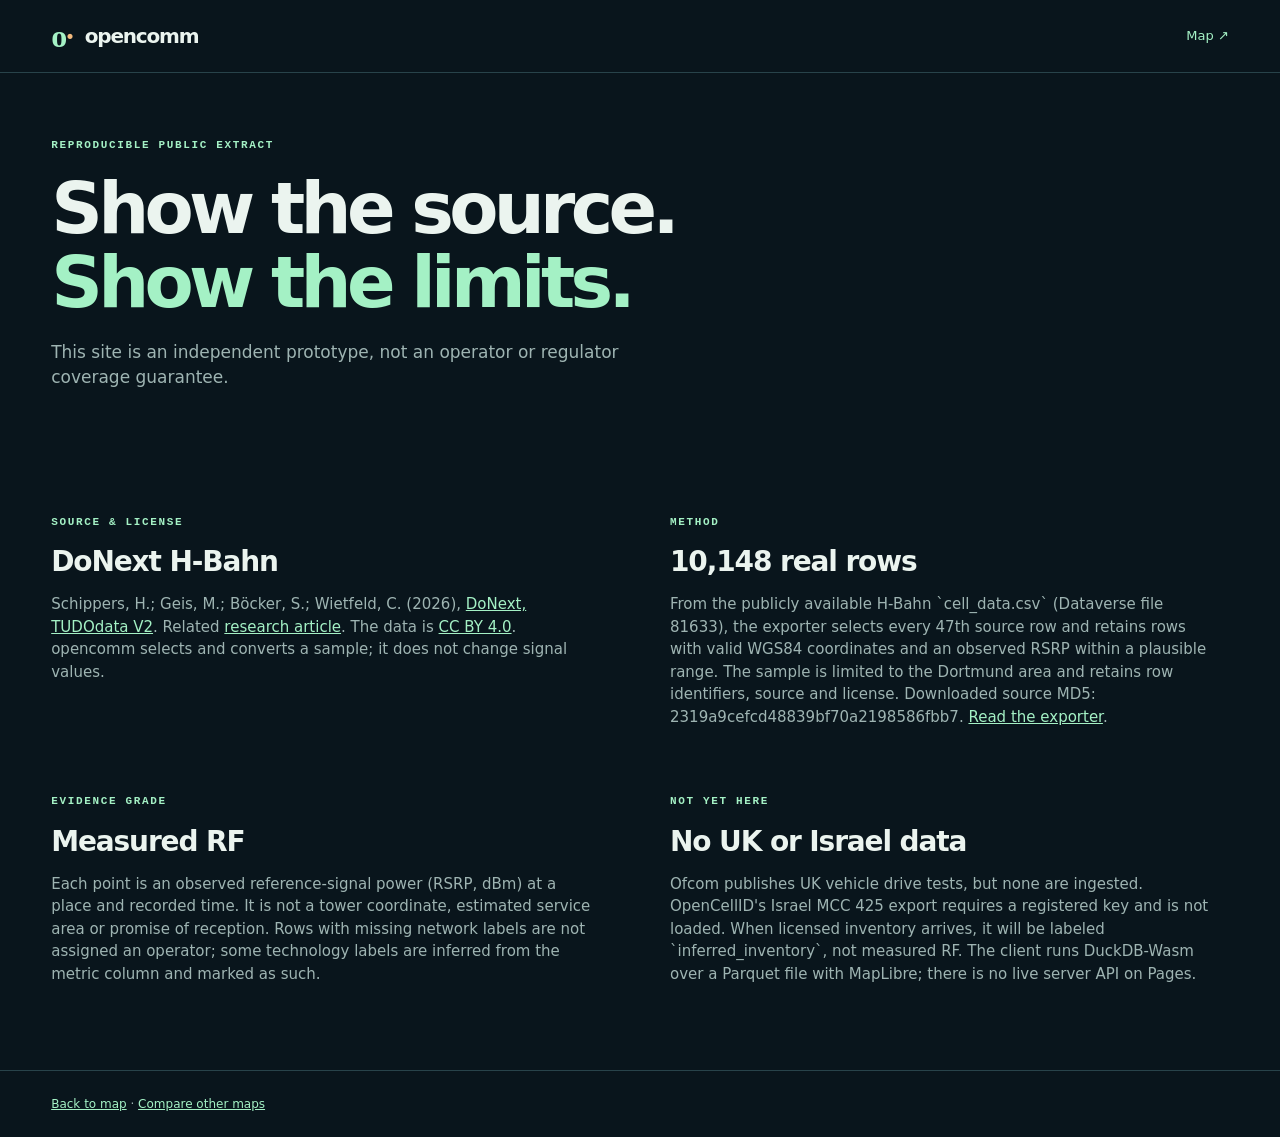
==== docs/methodology.html @ fa2ec923 "Publish attributed DoNext RF sample and source-led discovery pages" ====
<!doctype html><html lang="en"><head><meta charset="utf-8"><meta name="viewport" content="width=device-width, initial-scale=1"><title>Data and methodology | opencomm</title><meta name="description" content="Provenance, sampling, license and limits of opencomm's Dortmund signal measurements and planned inferred cell inventory."><link rel="canonical" href="https://opencomm-project.github.io/opencomm/methodology.html"><link rel="stylesheet" href="./site.css"></head><body><header class="topbar"><div class="brand"><span class="logo">o<span>·</span></span><span>opencomm</span></div><a class="repo" href="./">Map ↗</a></header><main><section class="intro"><div class="eyebrow">REPRODUCIBLE PUBLIC EXTRACT</div><h1>Show the source.<br><em>Show the limits.</em></h1><p>This site is an independent prototype, not an operator or regulator coverage guarantee.</p></section><section class="footnotes"><div><span class="step">SOURCE &amp; LICENSE</span><h2>DoNext H-Bahn</h2><p>Schippers, H.; Geis, M.; Böcker, S.; Wietfeld, C. (2026), <a href="https://doi.org/10.17877/TUDODATA-2026-T6MYPO">DoNext, TUDOdata V2</a>. Related <a href="https://doi.org/10.1109/TMLCN.2025.3564239">research article</a>. The data is <a href="https://creativecommons.org/licenses/by/4.0/">CC BY 4.0</a>. opencomm selects and converts a sample; it does not change signal values.</p></div><div><span class="step">METHOD</span><h2>10,148 real rows</h2><p>From the publicly available H-Bahn `cell_data.csv` (Dataverse file 81633), the exporter selects every 47th source row and retains rows with valid WGS84 coordinates and an observed RSRP within a plausible range. The sample is limited to the Dortmund area and retains row identifiers, source and license. Downloaded source MD5: 2319a9cefcd48839bf70a2198586fbb7. <a href="https://github.com/opencomm-project/opencomm/blob/pages-static/scripts/export_donext.py">Read the exporter</a>.</p></div><div><span class="step">EVIDENCE GRADE</span><h2>Measured RF</h2><p>Each point is an observed reference-signal power (RSRP, dBm) at a place and recorded time. It is not a tower coordinate, estimated service area or promise of reception. Rows with missing network labels are not assigned an operator; some technology labels are inferred from the metric column and marked as such.</p></div><div><span class="step">NOT YET HERE</span><h2>No UK or Israel data</h2><p>Ofcom publishes UK vehicle drive tests, but none are ingested. OpenCellID's Israel MCC 425 export requires a registered key and is not loaded. When licensed inventory arrives, it will be labeled `inferred_inventory`, not measured RF. The client runs DuckDB-Wasm over a Parquet file with MapLibre; there is no live server API on Pages.</p></div></section></main><footer><a href="./">Back to map</a> · <a href="./alternatives.html">Compare other maps</a></footer></body></html>
---- docs/site.css ----
:root{color-scheme:dark;--bg:#09151c;--panel:#11232b;--line:#28434a;--text:#ebf4ef;--muted:#9eb4b2;--mint:#a4f1c5;--orange:#f3ba7e}*{box-sizing:border-box}body{margin:0;background:var(--bg);color:var(--text);font:15px/1.5 system-ui,-apple-system,BlinkMacSystemFont,"Segoe UI",sans-serif}a{color:var(--mint)}.topbar{height:73px;padding:0 max(4vw,24px);display:flex;align-items:center;gap:28px;border-bottom:1px solid var(--line)}.brand{font-size:20px;font-weight:750;letter-spacing:-.06em;display:flex;gap:12px;align-items:center}.logo{font:700 32px/1 Georgia,serif;color:var(--mint)}.logo span{color:var(--orange)}.branch{font:600 10px/1.4 ui-monospace,SFMono-Regular,monospace;color:var(--muted);letter-spacing:.13em}.divider{padding:0 8px;color:#607a79}.repo{margin-left:auto;text-decoration:none;font-size:13px}main{max-width:1420px;margin:auto;padding:0 max(4vw,24px)}.intro{padding:64px 0 48px}.eyebrow,.step,label,.map-label{font:700 11px/1.5 ui-monospace,SFMono-Regular,monospace;letter-spacing:.15em;color:var(--mint)}h1{font-size:clamp(44px,5.6vw,82px);line-height:1.04;letter-spacing:-.065em;margin:17px 0 20px;font-weight:650}h1 em{color:var(--mint);font-style:normal}.intro p{color:var(--muted);font-size:17px;max-width:600px;margin:0}.workspace{display:grid;grid-template-columns:330px 1fr;min-height:520px;border:1px solid var(--line);border-radius:9px;overflow:hidden;background:var(--panel)}.sidebar{padding:25px;border-right:1px solid var(--line);display:flex;flex-direction:column}.section-heading{display:flex;justify-content:space-between;align-items:center}.section-heading h2{font-size:25px;margin:3px 0;letter-spacing:-.04em}.live-dot{height:8px;width:8px;border-radius:50%;background:var(--mint);box-shadow:0 0 15px var(--mint)}.stat{display:flex;align-items:baseline;gap:11px;margin:30px 0 10px}.stat strong{font-size:52px;line-height:1;letter-spacing:-.06em}.stat span{font-size:13px;color:var(--muted)}.notice{font-size:13px;line-height:1.55;color:#d1e5d6;background:#1b3435;border:1px solid #385952;border-radius:5px;padding:12px;margin:10px 0}.notice.error{background:#3b2929;border-color:#925b5b}.rule{height:1px;background:var(--line);margin:23px 0}label{color:var(--muted);display:block;margin:0 0 7px}select{width:100%;appearance:none;background:#193039;color:var(--text);padding:11px 33px 11px 11px;border:1px solid #36545a;border-radius:4px;margin:0 0 16px;font:inherit;background-image:url('data:image/svg+xml,%3Csvg xmlns="http://www.w3.org/2000/svg" width="12" height="8"%3E%3Cpath d="m1 1 5 5 5-5" stroke="%23a4f1c5" fill="none"/%3E%3C/svg%3E');background-repeat:no-repeat;background-position:right 12px center}.grade{display:flex;gap:12px;margin-bottom:18px}.badge{width:10px;height:10px;flex:none;border-radius:50%;margin-top:6px}.inventory{background:var(--orange)}.measured{background:var(--mint)}.grade b{display:block;font-size:13px}.grade small{display:block;font-size:12px;color:var(--muted)}.sidebar-footer{margin-top:auto;padding-top:15px;border-top:1px solid var(--line);color:var(--muted);font-size:12px}.map-wrap{position:relative;min-height:520px;background:#183039}#map{height:100%;width:100%;position:absolute}.map-label,.map-count{position:absolute;z-index:1;background:#10252bdd;border:1px solid #496165;border-radius:4px;padding:8px 12px;color:#e9f1e9}.map-label{left:20px;top:20px;font-size:10px}.map-label span{color:var(--mint)}.map-count{right:20px;bottom:20px;font-size:12px}.footnotes{display:grid;grid-template-columns:1fr 1fr;gap:60px;margin:70px 0 85px}.footnotes h2{font-size:28px;letter-spacing:-.04em;margin:10px 0}.footnotes p{max-width:540px;color:var(--muted);margin:0}footer{padding:24px max(4vw,24px);border-top:1px solid var(--line);color:var(--muted);font-size:12px}footer span{color:var(--mint);padding:0 7px}@media(max-width:780px){.branch{display:none}.intro{padding:45px 0 35px}.workspace{grid-template-columns:1fr}.sidebar{border-right:0;border-bottom:1px solid var(--line)}.map-wrap{min-height:400px}.footnotes{grid-template-columns:1fr;gap:35px;margin:50px 0}.stat{margin:20px 0 8px}}
.toplinks{margin-left:auto;display:flex;gap:18px}.toplinks a{text-decoration:none;font-size:13px}@media(max-width:600px){.toplinks{gap:9px}.toplinks a{font-size:11px}.topbar{gap:8px}}
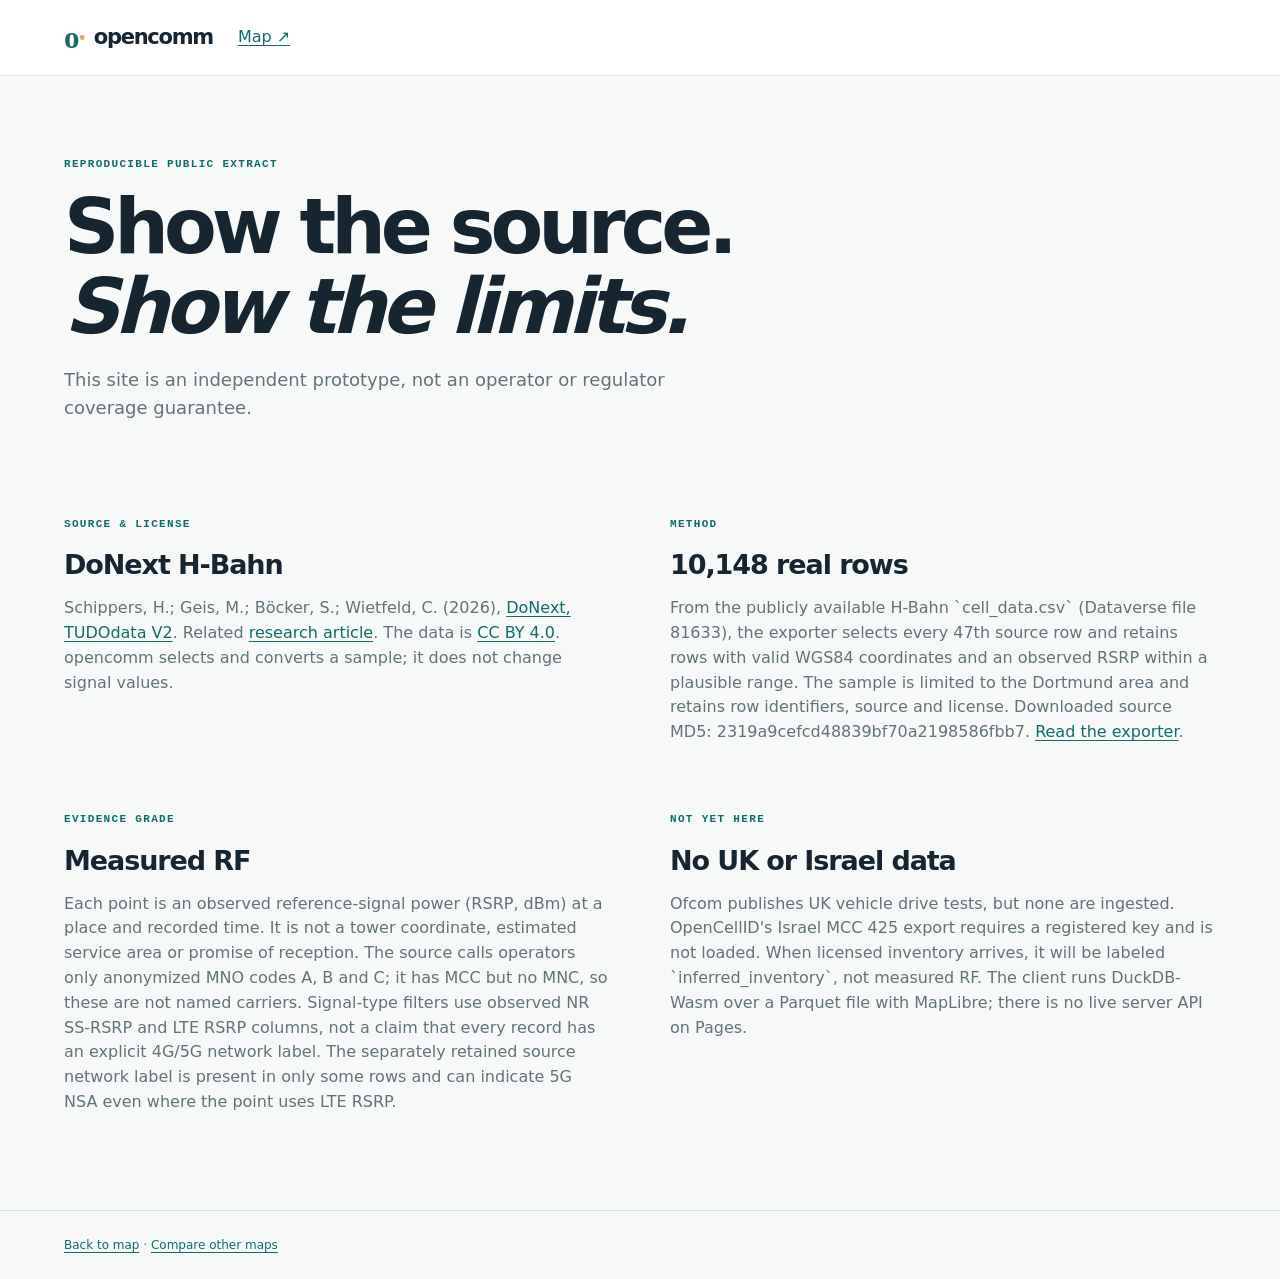
==== commit 2c91c00b: "Add anonymized operator and measured signal-type views" ====
--- a/docs/methodology.html
+++ b/docs/methodology.html
@@ -1 +1 @@
-<!doctype html><html lang="en"><head><meta charset="utf-8"><meta name="viewport" content="width=device-width, initial-scale=1"><title>Data and methodology | opencomm</title><meta name="description" content="Provenance, sampling, license and limits of opencomm's Dortmund signal measurements and planned inferred cell inventory."><link rel="canonical" href="https://opencomm-project.github.io/opencomm/methodology.html"><link rel="stylesheet" href="./site.css"></head><body><header class="topbar"><div class="brand"><span class="logo">o<span>·</span></span><span>opencomm</span></div><a class="repo" href="./">Map ↗</a></header><main><section class="intro"><div class="eyebrow">REPRODUCIBLE PUBLIC EXTRACT</div><h1>Show the source.<br><em>Show the limits.</em></h1><p>This site is an independent prototype, not an operator or regulator coverage guarantee.</p></section><section class="footnotes"><div><span class="step">SOURCE &amp; LICENSE</span><h2>DoNext H-Bahn</h2><p>Schippers, H.; Geis, M.; Böcker, S.; Wietfeld, C. (2026), <a href="https://doi.org/10.17877/TUDODATA-2026-T6MYPO">DoNext, TUDOdata V2</a>. Related <a href="https://doi.org/10.1109/TMLCN.2025.3564239">research article</a>. The data is <a href="https://creativecommons.org/licenses/by/4.0/">CC BY 4.0</a>. opencomm selects and converts a sample; it does not change signal values.</p></div><div><span class="step">METHOD</span><h2>10,148 real rows</h2><p>From the publicly available H-Bahn `cell_data.csv` (Dataverse file 81633), the exporter selects every 47th source row and retains rows with valid WGS84 coordinates and an observed RSRP within a plausible range. The sample is limited to the Dortmund area and retains row identifiers, source and license. Downloaded source MD5: 2319a9cefcd48839bf70a2198586fbb7. <a href="https://github.com/opencomm-project/opencomm/blob/pages-static/scripts/export_donext.py">Read the exporter</a>.</p></div><div><span class="step">EVIDENCE GRADE</span><h2>Measured RF</h2><p>Each point is an observed reference-signal power (RSRP, dBm) at a place and recorded time. It is not a tower coordinate, estimated service area or promise of reception. Rows with missing network labels are not assigned an operator; some technology labels are inferred from the metric column and marked as such.</p></div><div><span class="step">NOT YET HERE</span><h2>No UK or Israel data</h2><p>Ofcom publishes UK vehicle drive tests, but none are ingested. OpenCellID's Israel MCC 425 export requires a registered key and is not loaded. When licensed inventory arrives, it will be labeled `inferred_inventory`, not measured RF. The client runs DuckDB-Wasm over a Parquet file with MapLibre; there is no live server API on Pages.</p></div></section></main><footer><a href="./">Back to map</a> · <a href="./alternatives.html">Compare other maps</a></footer></body></html>
+<!doctype html><html lang="en"><head><meta charset="utf-8"><meta name="viewport" content="width=device-width, initial-scale=1"><title>Data and methodology | opencomm</title><meta name="description" content="Provenance, sampling, license and limits of opencomm's Dortmund signal measurements and planned inferred cell inventory."><link rel="canonical" href="https://opencomm-project.github.io/opencomm/methodology.html"><link rel="stylesheet" href="./site.css"></head><body><header class="topbar"><div class="brand"><span class="logo">o<span>·</span></span><span>opencomm</span></div><a class="repo" href="./">Map ↗</a></header><main><section class="intro"><div class="eyebrow">REPRODUCIBLE PUBLIC EXTRACT</div><h1>Show the source.<br><em>Show the limits.</em></h1><p>This site is an independent prototype, not an operator or regulator coverage guarantee.</p></section><section class="footnotes"><div><span class="step">SOURCE &amp; LICENSE</span><h2>DoNext H-Bahn</h2><p>Schippers, H.; Geis, M.; Böcker, S.; Wietfeld, C. (2026), <a href="https://doi.org/10.17877/TUDODATA-2026-T6MYPO">DoNext, TUDOdata V2</a>. Related <a href="https://doi.org/10.1109/TMLCN.2025.3564239">research article</a>. The data is <a href="https://creativecommons.org/licenses/by/4.0/">CC BY 4.0</a>. opencomm selects and converts a sample; it does not change signal values.</p></div><div><span class="step">METHOD</span><h2>10,148 real rows</h2><p>From the publicly available H-Bahn `cell_data.csv` (Dataverse file 81633), the exporter selects every 47th source row and retains rows with valid WGS84 coordinates and an observed RSRP within a plausible range. The sample is limited to the Dortmund area and retains row identifiers, source and license. Downloaded source MD5: 2319a9cefcd48839bf70a2198586fbb7. <a href="https://github.com/opencomm-project/opencomm/blob/pages-static/scripts/export_donext.py">Read the exporter</a>.</p></div><div><span class="step">EVIDENCE GRADE</span><h2>Measured RF</h2><p>Each point is an observed reference-signal power (RSRP, dBm) at a place and recorded time. It is not a tower coordinate, estimated service area or promise of reception. The source calls operators only anonymized MNO codes A, B and C; it has MCC but no MNC, so these are not named carriers. Signal-type filters use observed NR SS-RSRP and LTE RSRP columns, not a claim that every record has an explicit 4G/5G network label. The separately retained source network label is present in only some rows and can indicate 5G NSA even where the point uses LTE RSRP.</p></div><div><span class="step">NOT YET HERE</span><h2>No UK or Israel data</h2><p>Ofcom publishes UK vehicle drive tests, but none are ingested. OpenCellID's Israel MCC 425 export requires a registered key and is not loaded. When licensed inventory arrives, it will be labeled `inferred_inventory`, not measured RF. The client runs DuckDB-Wasm over a Parquet file with MapLibre; there is no live server API on Pages.</p></div></section></main><footer><a href="./">Back to map</a> · <a href="./alternatives.html">Compare other maps</a></footer></body></html>
--- a/docs/site.css
+++ b/docs/site.css
@@ -1,2 +1,10 @@
-:root{color-scheme:dark;--bg:#09151c;--panel:#11232b;--line:#28434a;--text:#ebf4ef;--muted:#9eb4b2;--mint:#a4f1c5;--orange:#f3ba7e}*{box-sizing:border-box}body{margin:0;background:var(--bg);color:var(--text);font:15px/1.5 system-ui,-apple-system,BlinkMacSystemFont,"Segoe UI",sans-serif}a{color:var(--mint)}.topbar{height:73px;padding:0 max(4vw,24px);display:flex;align-items:center;gap:28px;border-bottom:1px solid var(--line)}.brand{font-size:20px;font-weight:750;letter-spacing:-.06em;display:flex;gap:12px;align-items:center}.logo{font:700 32px/1 Georgia,serif;color:var(--mint)}.logo span{color:var(--orange)}.branch{font:600 10px/1.4 ui-monospace,SFMono-Regular,monospace;color:var(--muted);letter-spacing:.13em}.divider{padding:0 8px;color:#607a79}.repo{margin-left:auto;text-decoration:none;font-size:13px}main{max-width:1420px;margin:auto;padding:0 max(4vw,24px)}.intro{padding:64px 0 48px}.eyebrow,.step,label,.map-label{font:700 11px/1.5 ui-monospace,SFMono-Regular,monospace;letter-spacing:.15em;color:var(--mint)}h1{font-size:clamp(44px,5.6vw,82px);line-height:1.04;letter-spacing:-.065em;margin:17px 0 20px;font-weight:650}h1 em{color:var(--mint);font-style:normal}.intro p{color:var(--muted);font-size:17px;max-width:600px;margin:0}.workspace{display:grid;grid-template-columns:330px 1fr;min-height:520px;border:1px solid var(--line);border-radius:9px;overflow:hidden;background:var(--panel)}.sidebar{padding:25px;border-right:1px solid var(--line);display:flex;flex-direction:column}.section-heading{display:flex;justify-content:space-between;align-items:center}.section-heading h2{font-size:25px;margin:3px 0;letter-spacing:-.04em}.live-dot{height:8px;width:8px;border-radius:50%;background:var(--mint);box-shadow:0 0 15px var(--mint)}.stat{display:flex;align-items:baseline;gap:11px;margin:30px 0 10px}.stat strong{font-size:52px;line-height:1;letter-spacing:-.06em}.stat span{font-size:13px;color:var(--muted)}.notice{font-size:13px;line-height:1.55;color:#d1e5d6;background:#1b3435;border:1px solid #385952;border-radius:5px;padding:12px;margin:10px 0}.notice.error{background:#3b2929;border-color:#925b5b}.rule{height:1px;background:var(--line);margin:23px 0}label{color:var(--muted);display:block;margin:0 0 7px}select{width:100%;appearance:none;background:#193039;color:var(--text);padding:11px 33px 11px 11px;border:1px solid #36545a;border-radius:4px;margin:0 0 16px;font:inherit;background-image:url('data:image/svg+xml,%3Csvg xmlns="http://www.w3.org/2000/svg" width="12" height="8"%3E%3Cpath d="m1 1 5 5 5-5" stroke="%23a4f1c5" fill="none"/%3E%3C/svg%3E');background-repeat:no-repeat;background-position:right 12px center}.grade{display:flex;gap:12px;margin-bottom:18px}.badge{width:10px;height:10px;flex:none;border-radius:50%;margin-top:6px}.inventory{background:var(--orange)}.measured{background:var(--mint)}.grade b{display:block;font-size:13px}.grade small{display:block;font-size:12px;color:var(--muted)}.sidebar-footer{margin-top:auto;padding-top:15px;border-top:1px solid var(--line);color:var(--muted);font-size:12px}.map-wrap{position:relative;min-height:520px;background:#183039}#map{height:100%;width:100%;position:absolute}.map-label,.map-count{position:absolute;z-index:1;background:#10252bdd;border:1px solid #496165;border-radius:4px;padding:8px 12px;color:#e9f1e9}.map-label{left:20px;top:20px;font-size:10px}.map-label span{color:var(--mint)}.map-count{right:20px;bottom:20px;font-size:12px}.footnotes{display:grid;grid-template-columns:1fr 1fr;gap:60px;margin:70px 0 85px}.footnotes h2{font-size:28px;letter-spacing:-.04em;margin:10px 0}.footnotes p{max-width:540px;color:var(--muted);margin:0}footer{padding:24px max(4vw,24px);border-top:1px solid var(--line);color:var(--muted);font-size:12px}footer span{color:var(--mint);padding:0 7px}@media(max-width:780px){.branch{display:none}.intro{padding:45px 0 35px}.workspace{grid-template-columns:1fr}.sidebar{border-right:0;border-bottom:1px solid var(--line)}.map-wrap{min-height:400px}.footnotes{grid-template-columns:1fr;gap:35px;margin:50px 0}.stat{margin:20px 0 8px}}
-.toplinks{margin-left:auto;display:flex;gap:18px}.toplinks a{text-decoration:none;font-size:13px}@media(max-width:600px){.toplinks{gap:9px}.toplinks a{font-size:11px}.topbar{gap:8px}}
+:root{color-scheme:light;--ink:#172530;--soft:#62737b;--line:#dce5e6;--paper:#f7f9f8;--teal:#116c69;--mint:#d5ede8;--sky:#e3ebee;--blue:#50a6bc;--amber:#dfab68;--deep:#213747}*{box-sizing:border-box}html{scroll-behavior:smooth}body{margin:0;background:var(--paper);color:var(--ink);font:16px/1.55 -apple-system,BlinkMacSystemFont,"Segoe UI",system-ui,sans-serif;-webkit-font-smoothing:antialiased}a{color:var(--teal);text-underline-offset:3px}.topbar{height:76px;display:flex;align-items:center;gap:25px;padding:0 clamp(22px,5vw,90px);border-bottom:1px solid var(--line);background:#fff}.brand{display:flex;align-items:center;gap:9px;font-size:21px;font-weight:700;letter-spacing:-.06em}.logo{font:700 31px/1 Georgia,serif;color:var(--teal)}.logo span{color:var(--amber)}.branch,.eyebrow,.step{font:700 11px/1.5 ui-monospace,SFMono-Regular,monospace;letter-spacing:.12em;color:var(--teal)}.branch{color:var(--soft)}.divider{padding:0 7px;color:#bdcaca}.toplinks{margin-left:auto;display:flex;gap:24px}.toplinks a{text-decoration:none;color:var(--ink);font-size:13px}.toplinks a:hover,.toplinks a:focus-visible{color:var(--teal)}main{max-width:1600px;margin:auto;padding:0 clamp(22px,5vw,90px)}.hero{min-height:450px;padding:clamp(65px,8vw,118px) 0 70px;display:flex;align-items:end;justify-content:space-between;gap:50px}.hero h1{font-size:clamp(54px,7vw,106px);line-height:1.01;letter-spacing:-.078em;margin:21px 0 23px;font-weight:680}.hero h1 em,.story h2 em{font-style:normal;color:var(--teal)}.hero p{font-size:clamp(18px,2vw,22px);line-height:1.45;color:var(--soft);max-width:560px;margin:0 0 28px}.hero-link{display:inline-flex;gap:35px;padding:13px 17px;border-radius:100px;background:var(--ink);color:white;text-decoration:none;font-weight:600;font-size:14px;transition:transform .18s,background .18s}.hero-link:hover{transform:translateY(-2px);background:var(--teal)}.hero-fact{min-width:240px;padding:19px 0 8px 25px;border-left:1px solid var(--line);display:flex;flex-direction:column;align-items:flex-start}.hero-fact strong{font-size:clamp(46px,5vw,72px);letter-spacing:-.08em;font-weight:630;line-height:1.15}.hero-fact>span:not(.eyebrow){font-size:14px;color:var(--soft)}.hero-fact small{margin-top:16px;color:var(--soft);font-size:12px}.explore{padding:18px 0 40px}.explore-head{display:flex;align-items:end;justify-content:space-between;gap:20px;margin-bottom:28px}.explore-head h2{font-size:clamp(30px,3.2vw,44px);letter-spacing:-.057em;line-height:1.1;margin:9px 0}.explore-head p{margin:0;color:var(--soft);font-size:15px}.method-link{font-size:14px;white-space:nowrap}.map-shell{border:1px solid var(--line);border-radius:18px;background:#fff;overflow:hidden;box-shadow:0 18px 50px #17383c10}.map-toolbar{padding:22px 25px;display:flex;align-items:end;justify-content:space-between;gap:18px}.chips{display:flex;gap:8px;margin-top:10px;flex-wrap:wrap}.chip,.reset,.detail-close{font:inherit;cursor:pointer}.chip{border:1px solid #d1dbdd;background:#fff;color:#4b626a;padding:9px 13px;border-radius:40px;font-size:13px;transition:background .18s,transform .18s,border-color .18s}.chip:hover{transform:translateY(-1px);border-color:var(--teal)}.chip.active{background:var(--ink);border-color:var(--ink);color:white}.reset{border:0;background:#edf3f2;color:var(--teal);border-radius:40px;padding:10px 15px;font-size:13px;white-space:nowrap}.reset:hover{background:var(--mint)}.map-stage{height:min(66vh,700px);min-height:480px;position:relative;background:#ebf0ea}#map{position:absolute;inset:0}.map-chip,.map-count{position:absolute;z-index:2;background:#ffffffeb;border:1px solid #d7e0de;border-radius:8px;padding:9px 12px;color:var(--ink);box-shadow:0 6px 15px #132c2912;font-size:12px}.map-chip{left:19px;top:19px;font-weight:650;letter-spacing:.06em}.pulse{display:inline-block;width:7px;height:7px;margin-left:9px;background:#47a590;border-radius:50%}.map-count{left:19px;bottom:19px}.map-footer{display:flex;align-items:center;justify-content:space-between;gap:15px;padding:15px 25px;font-size:12px;color:var(--soft)}.legend{display:flex;flex-wrap:wrap;gap:20px}.legend span{white-space:nowrap}.dot{display:inline-block;height:10px;width:10px;border-radius:50%;margin-right:5px}.dot.high{background:#117e72}.dot.mid{background:#3b9eae}.dot.low{background:#d79b57}.status{text-align:right}.status.error{color:#9b3939}.detail{position:absolute;z-index:4;top:19px;right:20px;background:#fff;width:min(325px,calc(100% - 40px));border-radius:13px;padding:24px;box-shadow:0 15px 50px #172c3d36}.detail[hidden]{display:none}.detail-close{position:absolute;top:10px;right:14px;border:0;background:none;font-size:26px;color:var(--soft)}.detail strong{display:block;font-size:44px;line-height:1.1;letter-spacing:-.065em;margin-top:20px}.detail-unit{color:var(--soft);font-size:13px}.detail dl{margin:20px 0;border-top:1px solid var(--line)}.detail dl div{display:flex;justify-content:space-between;gap:15px;border-bottom:1px solid var(--line);padding:10px 0;font-size:12px}.detail dt{color:var(--soft)}.detail dd{margin:0;text-align:right;max-width:170px;overflow-wrap:anywhere}.detail>a{font-size:12px}.story{display:grid;grid-template-columns:1fr 1fr;gap:8vw;padding:100px 0 120px}.story h2{font-size:clamp(36px,4vw,62px);line-height:1.08;letter-spacing:-.065em;margin:17px 0}.story-copy>p:first-child{font-size:20px;color:#455b61;margin:0 0 35px}.grade-key{display:flex;align-items:center;gap:16px;padding:14px 0;border-top:1px solid var(--line);color:var(--soft);font-size:13px}.grade-pill{min-width:150px;display:inline-block;background:var(--mint);color:var(--teal);font:700 10px/1.5 ui-monospace,monospace;letter-spacing:.06em;border-radius:20px;padding:7px 10px;text-align:center}.grade-pill.muted{background:var(--sky);color:#64777b}.attribution{font-size:13px;color:var(--soft);margin-top:30px}.intro{padding:80px 0 40px}.intro h1{font-size:clamp(44px,6vw,80px);line-height:1.05;letter-spacing:-.065em;margin:14px 0}.intro p{color:var(--soft);max-width:670px;font-size:18px}.footnotes{display:grid;grid-template-columns:1fr 1fr;gap:60px;margin:30px 0 95px}.footnotes h2{font-size:27px;letter-spacing:-.04em;margin:10px 0}.footnotes p{max-width:570px;color:var(--soft);margin:0}.notice{background:white;padding:18px;border:1px solid var(--line);border-radius:9px;margin-bottom:70px}footer{border-top:1px solid var(--line);padding:25px clamp(22px,5vw,90px);font-size:12px;color:var(--soft)}footer span{padding:0 6px;color:var(--teal)}@media(max-width:880px){.branch{display:none}.hero{min-height:0}.hero-fact{min-width:175px}.map-stage{min-height:480px}.story{gap:40px}}@media(max-width:650px){.topbar{height:65px;gap:12px}.brand{font-size:19px}.toplinks{gap:12px}.toplinks a{font-size:12px}.toplinks a:last-child{display:none}.hero{padding:55px 0 60px;display:block}.hero h1{font-size:clamp(49px,13vw,76px)}.hero-fact{border-left:0;border-top:1px solid var(--line);padding:19px 0 0;margin-top:38px}.hero-fact strong{font-size:50px}.explore-head{display:block}.method-link{display:inline-block;margin-top:17px}.map-toolbar{padding:18px;display:block}.chips{flex-wrap:nowrap;overflow-x:auto;padding-bottom:3px}.chip{white-space:nowrap;flex:none}.reset{margin-top:12px}.map-stage{height:520px;min-height:520px}.map-chip{top:10px;left:10px}.map-count{bottom:10px;left:10px}.map-footer{padding:15px 18px;display:block}.legend{gap:8px 15px}.status{display:block;text-align:left;margin-top:11px}.story{grid-template-columns:1fr;padding:72px 0 90px;gap:15px}.story-copy>p:first-child{font-size:18px}.footnotes{grid-template-columns:1fr;gap:35px}.intro{padding:50px 0 20px}}
+@media(prefers-reduced-motion:reduce){html{scroll-behavior:auto}.hero-link,.chip{transition:none}}
+/* Map-first landing: the first viewport shows the actual exploration surface. */
+.first-line{display:flex;align-items:end;justify-content:space-between;gap:25px;padding:37px 0 22px}.first-line h1{font-size:clamp(36px,4.5vw,66px);line-height:1.04;letter-spacing:-.07em;margin:7px 0 8px;font-weight:675}.first-line h1 em{font-style:normal;color:var(--teal)}.first-line p{margin:0;color:var(--soft);font-size:14px}.summary-count{display:flex;align-items:baseline;gap:9px;white-space:nowrap;color:var(--soft);font-size:12px}.summary-count strong{font-size:32px;line-height:1;letter-spacing:-.06em;color:var(--ink)}.explore{padding:0 0 35px}.map-stage{height:min(65vh,630px);min-height:450px}.map-legend{position:absolute;z-index:3;left:18px;top:18px;background:#fffffff0;padding:12px 14px;border:1px solid #dce7e5;border-radius:10px;box-shadow:0 8px 25px #162b2a18;display:flex;flex-direction:column;gap:5px;font-size:12px;pointer-events:none}.map-legend b{font-size:12px;margin-bottom:4px}.map-legend small{font-size:10px;color:var(--soft);line-height:1.4;margin-top:4px}.map-count{left:auto;right:18px;bottom:18px}.detail{max-width:278px}.detail-summary{display:flex;align-items:baseline;gap:8px;margin:22px 0 5px}.detail-summary .dot{align-self:center;width:14px;height:14px;flex:none}.detail-summary strong{font-size:43px;line-height:1;margin:0}.detail-unit{line-height:1.05}.detail-unit small{font-size:10px}.detail-note{font-size:12px;color:var(--soft);margin:12px 0 17px}.detail-more{border:0;background:#eaf3f1;border-radius:30px;padding:9px 13px;color:var(--teal);cursor:pointer;font:600 12px/1.3 system-ui}.detail-more:hover{background:#d3e8e2}.detail-extra[hidden]{display:none}.map-footer a{font-size:12px;white-space:nowrap}@media(max-width:650px){.first-line{padding:20px 0 15px;display:block}.first-line h1{font-size:38px;margin:5px 0}.first-line p{font-size:13px}.summary-count{margin-top:9px}.summary-count strong{font-size:25px}.map-toolbar{padding:12px}.map-toolbar .eyebrow{font-size:10px}.chips{margin-top:5px}.chip{padding:7px 11px;font-size:12px}.reset{margin:7px 0 0;padding:6px 10px;font-size:11px}.map-stage{height:calc(100svh - 245px);min-height:390px;max-height:650px}.map-legend{left:8px;top:8px;padding:9px 10px;font-size:11px;gap:2px}.map-legend small{font-size:9px}.map-count{right:8px;bottom:8px;font-size:10px;padding:7px}.detail{top:auto;bottom:45px;right:8px;left:8px;width:auto;max-width:none;padding:16px}.detail-summary{margin:12px 0 0}.detail-summary strong{font-size:34px}.detail-note{margin:8px 0}.map-footer{padding:9px 12px;display:flex;align-items:center}.map-footer .status{margin:0;font-size:10px}.map-footer a{font-size:10px}}
+
+@media(max-width:650px){.detail{top:145px;bottom:auto;max-height:calc(100% - 155px);overflow:auto}}
+
+/* Secondary data dimensions stay compact so the map remains above the fold. */
+.map-toolbar{align-items:center;flex-wrap:wrap;padding:13px 20px;gap:8px 16px}.map-toolbar>.reset{margin-left:auto}.chips{margin-top:5px}.chip{padding:7px 11px}.more-filters{display:flex;align-items:end;gap:9px;flex-wrap:wrap}.more-filters label{display:grid;gap:2px;font:700 10px/1.3 ui-monospace,monospace;letter-spacing:.08em;color:var(--teal)}.more-filters select{appearance:auto;border:1px solid var(--line);background:#fff;border-radius:9px;padding:7px 9px;color:var(--ink);font:12px system-ui;max-width:178px}.more-filters small{font-size:10px;color:var(--soft);max-width:250px;line-height:1.3;align-self:center}.detail dl{margin:15px 0}
+@media(max-width:650px){.map-toolbar{padding:10px 12px;gap:6px}.more-filters{width:100%;gap:7px}.more-filters label{flex:1;min-width:0}.more-filters select{max-width:100%;width:100%;font-size:11px}.more-filters small{max-width:none;width:100%;font-size:9px}.map-toolbar>.reset{margin:0;padding:6px 10px}.map-stage{height:calc(100svh - 300px);min-height:390px}.detail{top:145px;bottom:auto;max-height:calc(100% - 155px);overflow:auto}}
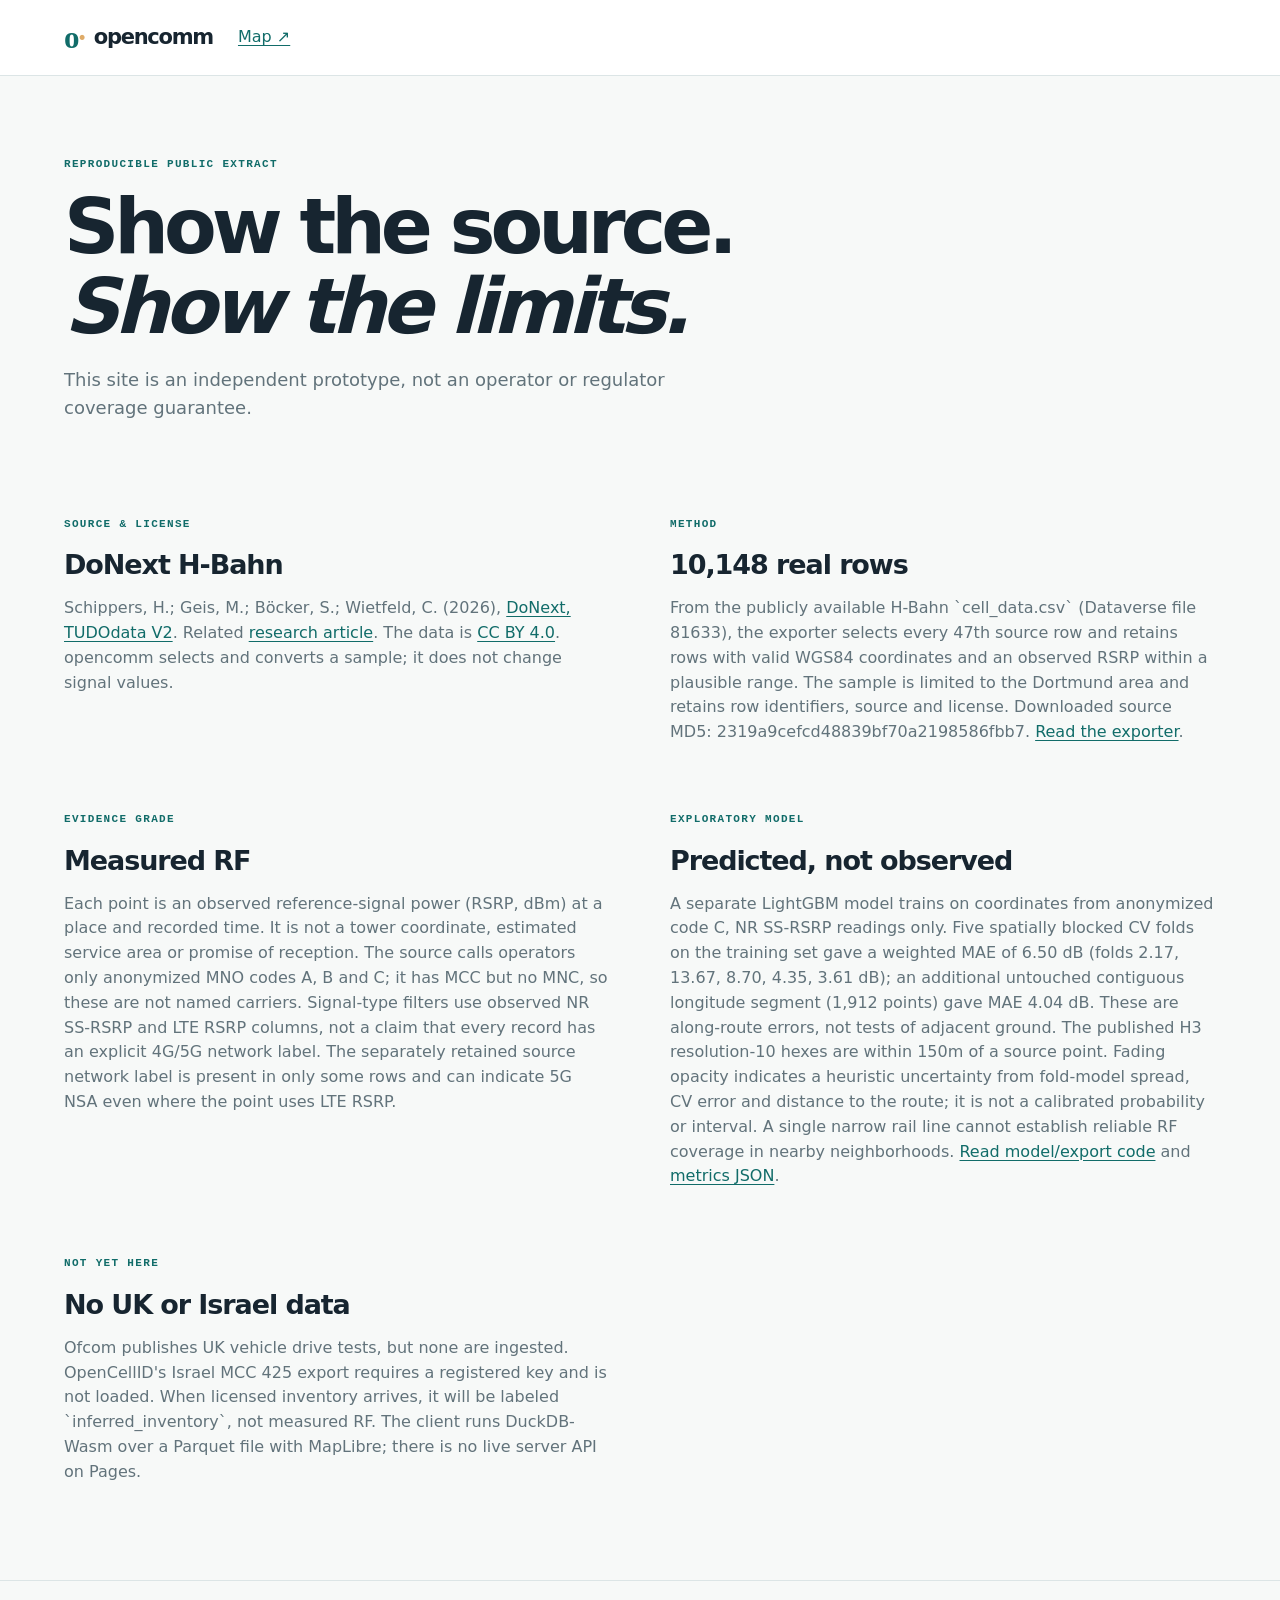
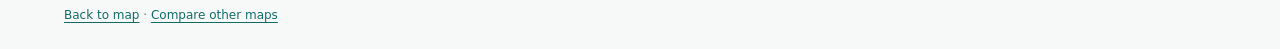
==== commit 7371deea: "Add separate validated LightGBM H3 prediction layer" ====
--- a/docs/methodology.html
+++ b/docs/methodology.html
@@ -1 +1 @@
-<!doctype html><html lang="en"><head><meta charset="utf-8"><meta name="viewport" content="width=device-width, initial-scale=1"><title>Data and methodology | opencomm</title><meta name="description" content="Provenance, sampling, license and limits of opencomm's Dortmund signal measurements and planned inferred cell inventory."><link rel="canonical" href="https://opencomm-project.github.io/opencomm/methodology.html"><link rel="stylesheet" href="./site.css"></head><body><header class="topbar"><div class="brand"><span class="logo">o<span>·</span></span><span>opencomm</span></div><a class="repo" href="./">Map ↗</a></header><main><section class="intro"><div class="eyebrow">REPRODUCIBLE PUBLIC EXTRACT</div><h1>Show the source.<br><em>Show the limits.</em></h1><p>This site is an independent prototype, not an operator or regulator coverage guarantee.</p></section><section class="footnotes"><div><span class="step">SOURCE &amp; LICENSE</span><h2>DoNext H-Bahn</h2><p>Schippers, H.; Geis, M.; Böcker, S.; Wietfeld, C. (2026), <a href="https://doi.org/10.17877/TUDODATA-2026-T6MYPO">DoNext, TUDOdata V2</a>. Related <a href="https://doi.org/10.1109/TMLCN.2025.3564239">research article</a>. The data is <a href="https://creativecommons.org/licenses/by/4.0/">CC BY 4.0</a>. opencomm selects and converts a sample; it does not change signal values.</p></div><div><span class="step">METHOD</span><h2>10,148 real rows</h2><p>From the publicly available H-Bahn `cell_data.csv` (Dataverse file 81633), the exporter selects every 47th source row and retains rows with valid WGS84 coordinates and an observed RSRP within a plausible range. The sample is limited to the Dortmund area and retains row identifiers, source and license. Downloaded source MD5: 2319a9cefcd48839bf70a2198586fbb7. <a href="https://github.com/opencomm-project/opencomm/blob/pages-static/scripts/export_donext.py">Read the exporter</a>.</p></div><div><span class="step">EVIDENCE GRADE</span><h2>Measured RF</h2><p>Each point is an observed reference-signal power (RSRP, dBm) at a place and recorded time. It is not a tower coordinate, estimated service area or promise of reception. The source calls operators only anonymized MNO codes A, B and C; it has MCC but no MNC, so these are not named carriers. Signal-type filters use observed NR SS-RSRP and LTE RSRP columns, not a claim that every record has an explicit 4G/5G network label. The separately retained source network label is present in only some rows and can indicate 5G NSA even where the point uses LTE RSRP.</p></div><div><span class="step">NOT YET HERE</span><h2>No UK or Israel data</h2><p>Ofcom publishes UK vehicle drive tests, but none are ingested. OpenCellID's Israel MCC 425 export requires a registered key and is not loaded. When licensed inventory arrives, it will be labeled `inferred_inventory`, not measured RF. The client runs DuckDB-Wasm over a Parquet file with MapLibre; there is no live server API on Pages.</p></div></section></main><footer><a href="./">Back to map</a> · <a href="./alternatives.html">Compare other maps</a></footer></body></html>
+<!doctype html><html lang="en"><head><meta charset="utf-8"><meta name="viewport" content="width=device-width, initial-scale=1"><title>Data and methodology | opencomm</title><meta name="description" content="Provenance, sampling, license and limits of opencomm's Dortmund signal measurements and planned inferred cell inventory."><link rel="canonical" href="https://opencomm-project.github.io/opencomm/methodology.html"><link rel="stylesheet" href="./site.css"></head><body><header class="topbar"><div class="brand"><span class="logo">o<span>·</span></span><span>opencomm</span></div><a class="repo" href="./">Map ↗</a></header><main><section class="intro"><div class="eyebrow">REPRODUCIBLE PUBLIC EXTRACT</div><h1>Show the source.<br><em>Show the limits.</em></h1><p>This site is an independent prototype, not an operator or regulator coverage guarantee.</p></section><section class="footnotes"><div><span class="step">SOURCE &amp; LICENSE</span><h2>DoNext H-Bahn</h2><p>Schippers, H.; Geis, M.; Böcker, S.; Wietfeld, C. (2026), <a href="https://doi.org/10.17877/TUDODATA-2026-T6MYPO">DoNext, TUDOdata V2</a>. Related <a href="https://doi.org/10.1109/TMLCN.2025.3564239">research article</a>. The data is <a href="https://creativecommons.org/licenses/by/4.0/">CC BY 4.0</a>. opencomm selects and converts a sample; it does not change signal values.</p></div><div><span class="step">METHOD</span><h2>10,148 real rows</h2><p>From the publicly available H-Bahn `cell_data.csv` (Dataverse file 81633), the exporter selects every 47th source row and retains rows with valid WGS84 coordinates and an observed RSRP within a plausible range. The sample is limited to the Dortmund area and retains row identifiers, source and license. Downloaded source MD5: 2319a9cefcd48839bf70a2198586fbb7. <a href="https://github.com/opencomm-project/opencomm/blob/pages-static/scripts/export_donext.py">Read the exporter</a>.</p></div><div><span class="step">EVIDENCE GRADE</span><h2>Measured RF</h2><p>Each point is an observed reference-signal power (RSRP, dBm) at a place and recorded time. It is not a tower coordinate, estimated service area or promise of reception. The source calls operators only anonymized MNO codes A, B and C; it has MCC but no MNC, so these are not named carriers. Signal-type filters use observed NR SS-RSRP and LTE RSRP columns, not a claim that every record has an explicit 4G/5G network label. The separately retained source network label is present in only some rows and can indicate 5G NSA even where the point uses LTE RSRP.</p></div><div><span class="step">EXPLORATORY MODEL</span><h2>Predicted, not observed</h2><p>A separate LightGBM model trains on coordinates from anonymized code C, NR SS-RSRP readings only. Five spatially blocked CV folds on the training set gave a weighted MAE of 6.50 dB (folds 2.17, 13.67, 8.70, 4.35, 3.61 dB); an additional untouched contiguous longitude segment (1,912 points) gave MAE 4.04 dB. These are along-route errors, not tests of adjacent ground. The published H3 resolution-10 hexes are within 150m of a source point. Fading opacity indicates a heuristic uncertainty from fold-model spread, CV error and distance to the route; it is not a calibrated probability or interval. A single narrow rail line cannot establish reliable RF coverage in nearby neighborhoods. <a href="https://github.com/opencomm-project/opencomm/blob/pages-static/scripts/build_prediction.py">Read model/export code</a> and <a href="./assets/model-metrics.json">metrics JSON</a>.</p></div><div><span class="step">NOT YET HERE</span><h2>No UK or Israel data</h2><p>Ofcom publishes UK vehicle drive tests, but none are ingested. OpenCellID's Israel MCC 425 export requires a registered key and is not loaded. When licensed inventory arrives, it will be labeled `inferred_inventory`, not measured RF. The client runs DuckDB-Wasm over a Parquet file with MapLibre; there is no live server API on Pages.</p></div></section></main><footer><a href="./">Back to map</a> · <a href="./alternatives.html">Compare other maps</a></footer></body></html>
--- a/docs/site.css
+++ b/docs/site.css
@@ -8,3 +8,8 @@
 /* Secondary data dimensions stay compact so the map remains above the fold. */
 .map-toolbar{align-items:center;flex-wrap:wrap;padding:13px 20px;gap:8px 16px}.map-toolbar>.reset{margin-left:auto}.chips{margin-top:5px}.chip{padding:7px 11px}.more-filters{display:flex;align-items:end;gap:9px;flex-wrap:wrap}.more-filters label{display:grid;gap:2px;font:700 10px/1.3 ui-monospace,monospace;letter-spacing:.08em;color:var(--teal)}.more-filters select{appearance:auto;border:1px solid var(--line);background:#fff;border-radius:9px;padding:7px 9px;color:var(--ink);font:12px system-ui;max-width:178px}.more-filters small{font-size:10px;color:var(--soft);max-width:250px;line-height:1.3;align-self:center}.detail dl{margin:15px 0}
 @media(max-width:650px){.map-toolbar{padding:10px 12px;gap:6px}.more-filters{width:100%;gap:7px}.more-filters label{flex:1;min-width:0}.more-filters select{max-width:100%;width:100%;font-size:11px}.more-filters small{max-width:none;width:100%;font-size:9px}.map-toolbar>.reset{margin:0;padding:6px 10px}.map-stage{height:calc(100svh - 300px);min-height:390px}.detail{top:145px;bottom:auto;max-height:calc(100% - 155px);overflow:auto}}
+
+.view-switch{display:flex;align-items:center;gap:8px;flex-wrap:wrap;padding:10px 20px 5px}.view-switch span{margin-left:auto;color:var(--soft);font-size:11px}.view-button{border:1px solid var(--line);background:#fff;color:var(--ink);font:600 12px system-ui;padding:8px 13px;border-radius:25px;cursor:pointer}.view-button.selected{background:var(--ink);color:#fff;border-color:var(--ink)}.view-button:disabled{opacity:.5;cursor:not-allowed}.model-metrics{margin:6px 20px 3px;background:#fff4e5;border:1px solid #efd9b9;border-radius:10px;padding:10px 13px;color:#57442c;font-size:11px;line-height:1.5}.model-metrics[hidden],.map-legend[hidden],.map-toolbar[hidden]{display:none}.prediction-legend{background:#fff8ecf0}.map-count{max-width:60%;line-height:1.4}
+@media(max-width:650px){.view-switch{padding:9px 12px 4px;gap:5px}.view-button{padding:7px 10px;font-size:11px}.view-switch span{width:100%;margin:0;font-size:10px}.model-metrics{margin:4px 12px;padding:9px;font-size:10px}.map-count{max-width:65%;font-size:9px}.prediction-legend{max-width:210px}.prediction-legend small{font-size:9px}}
+
+#prediction-detail[hidden]{display:none}
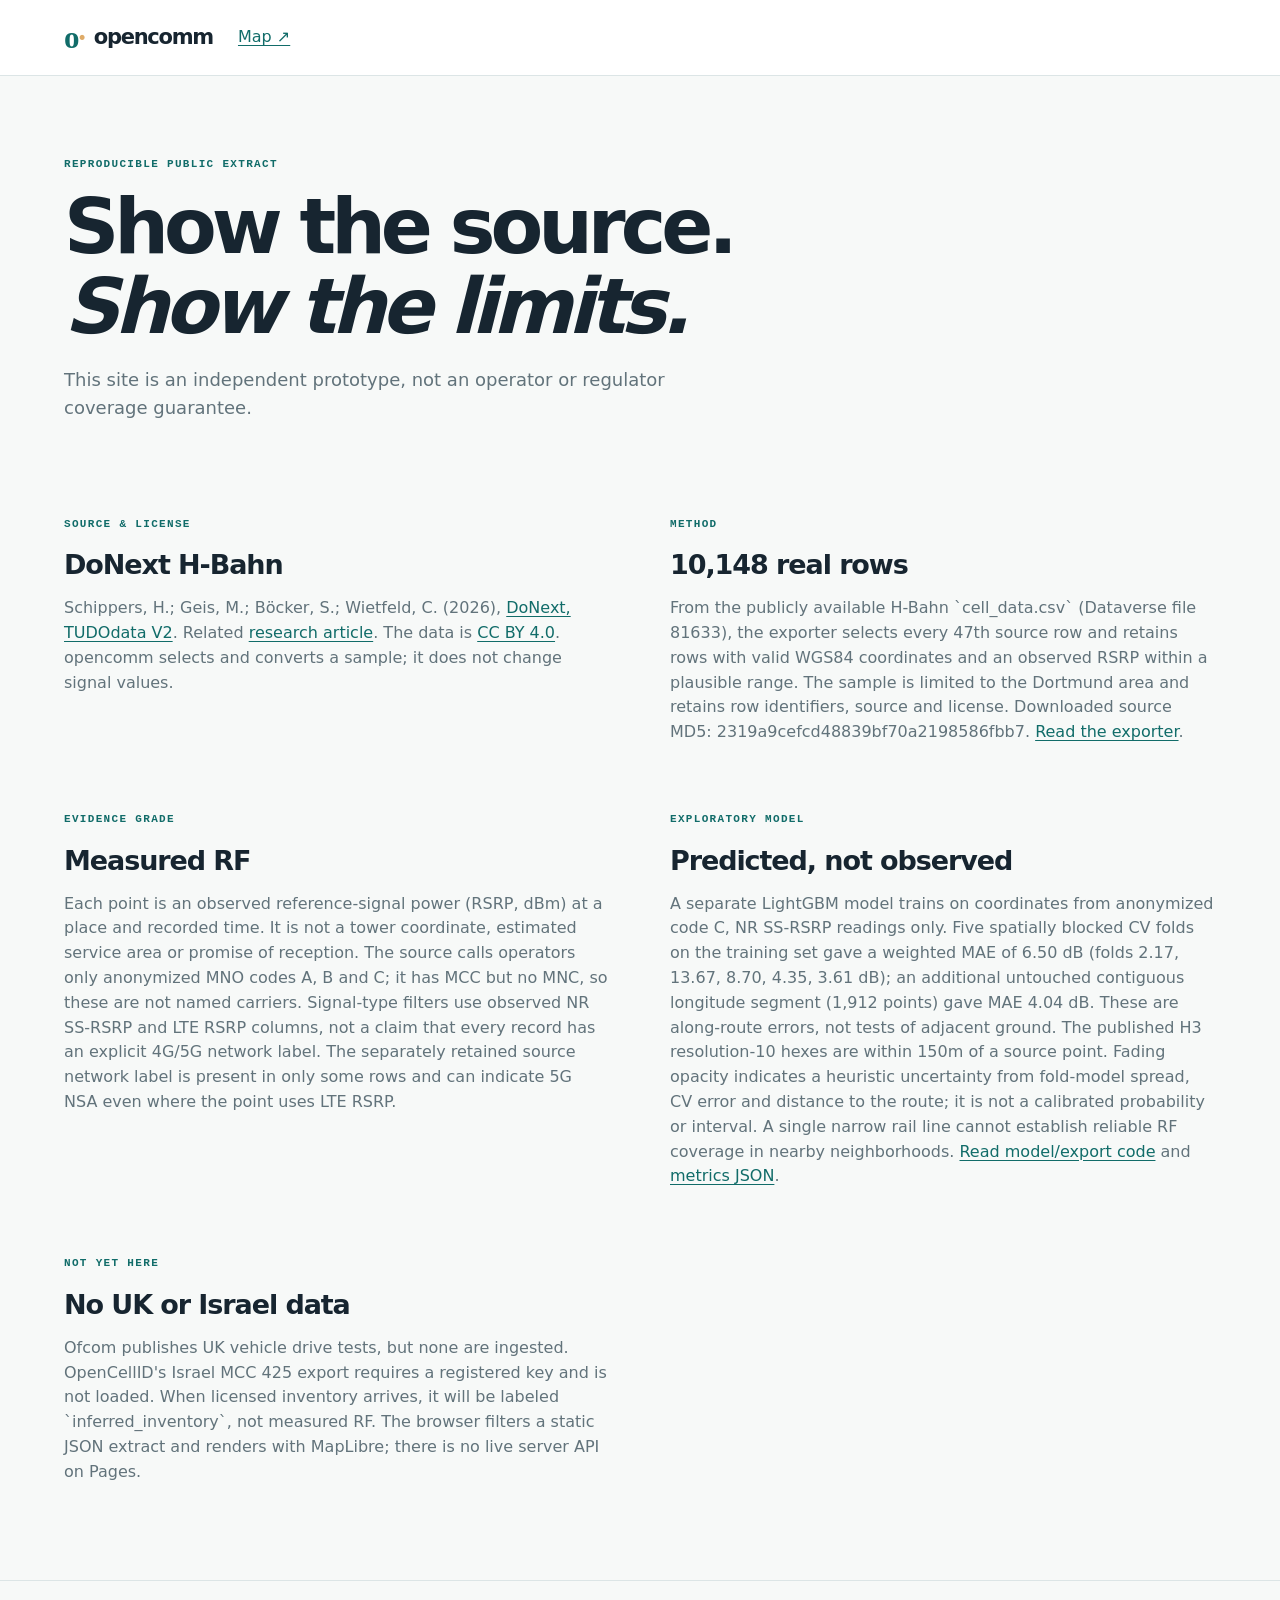
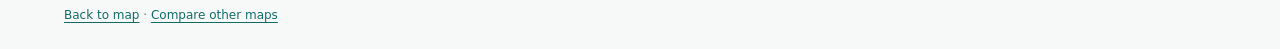
==== commit e99dccd5: "Use static JSON for reliable mobile data rendering" ====
--- a/docs/methodology.html
+++ b/docs/methodology.html
@@ -1 +1 @@
-<!doctype html><html lang="en"><head><meta charset="utf-8"><meta name="viewport" content="width=device-width, initial-scale=1"><title>Data and methodology | opencomm</title><meta name="description" content="Provenance, sampling, license and limits of opencomm's Dortmund signal measurements and planned inferred cell inventory."><link rel="canonical" href="https://opencomm-project.github.io/opencomm/methodology.html"><link rel="stylesheet" href="./site.css"></head><body><header class="topbar"><div class="brand"><span class="logo">o<span>·</span></span><span>opencomm</span></div><a class="repo" href="./">Map ↗</a></header><main><section class="intro"><div class="eyebrow">REPRODUCIBLE PUBLIC EXTRACT</div><h1>Show the source.<br><em>Show the limits.</em></h1><p>This site is an independent prototype, not an operator or regulator coverage guarantee.</p></section><section class="footnotes"><div><span class="step">SOURCE &amp; LICENSE</span><h2>DoNext H-Bahn</h2><p>Schippers, H.; Geis, M.; Böcker, S.; Wietfeld, C. (2026), <a href="https://doi.org/10.17877/TUDODATA-2026-T6MYPO">DoNext, TUDOdata V2</a>. Related <a href="https://doi.org/10.1109/TMLCN.2025.3564239">research article</a>. The data is <a href="https://creativecommons.org/licenses/by/4.0/">CC BY 4.0</a>. opencomm selects and converts a sample; it does not change signal values.</p></div><div><span class="step">METHOD</span><h2>10,148 real rows</h2><p>From the publicly available H-Bahn `cell_data.csv` (Dataverse file 81633), the exporter selects every 47th source row and retains rows with valid WGS84 coordinates and an observed RSRP within a plausible range. The sample is limited to the Dortmund area and retains row identifiers, source and license. Downloaded source MD5: 2319a9cefcd48839bf70a2198586fbb7. <a href="https://github.com/opencomm-project/opencomm/blob/pages-static/scripts/export_donext.py">Read the exporter</a>.</p></div><div><span class="step">EVIDENCE GRADE</span><h2>Measured RF</h2><p>Each point is an observed reference-signal power (RSRP, dBm) at a place and recorded time. It is not a tower coordinate, estimated service area or promise of reception. The source calls operators only anonymized MNO codes A, B and C; it has MCC but no MNC, so these are not named carriers. Signal-type filters use observed NR SS-RSRP and LTE RSRP columns, not a claim that every record has an explicit 4G/5G network label. The separately retained source network label is present in only some rows and can indicate 5G NSA even where the point uses LTE RSRP.</p></div><div><span class="step">EXPLORATORY MODEL</span><h2>Predicted, not observed</h2><p>A separate LightGBM model trains on coordinates from anonymized code C, NR SS-RSRP readings only. Five spatially blocked CV folds on the training set gave a weighted MAE of 6.50 dB (folds 2.17, 13.67, 8.70, 4.35, 3.61 dB); an additional untouched contiguous longitude segment (1,912 points) gave MAE 4.04 dB. These are along-route errors, not tests of adjacent ground. The published H3 resolution-10 hexes are within 150m of a source point. Fading opacity indicates a heuristic uncertainty from fold-model spread, CV error and distance to the route; it is not a calibrated probability or interval. A single narrow rail line cannot establish reliable RF coverage in nearby neighborhoods. <a href="https://github.com/opencomm-project/opencomm/blob/pages-static/scripts/build_prediction.py">Read model/export code</a> and <a href="./assets/model-metrics.json">metrics JSON</a>.</p></div><div><span class="step">NOT YET HERE</span><h2>No UK or Israel data</h2><p>Ofcom publishes UK vehicle drive tests, but none are ingested. OpenCellID's Israel MCC 425 export requires a registered key and is not loaded. When licensed inventory arrives, it will be labeled `inferred_inventory`, not measured RF. The client runs DuckDB-Wasm over a Parquet file with MapLibre; there is no live server API on Pages.</p></div></section></main><footer><a href="./">Back to map</a> · <a href="./alternatives.html">Compare other maps</a></footer></body></html>
+<!doctype html><html lang="en"><head><meta charset="utf-8"><meta name="viewport" content="width=device-width, initial-scale=1"><title>Data and methodology | opencomm</title><meta name="description" content="Provenance, sampling, license and limits of opencomm's Dortmund signal measurements and planned inferred cell inventory."><link rel="canonical" href="https://opencomm-project.github.io/opencomm/methodology.html"><link rel="stylesheet" href="./site.css"></head><body><header class="topbar"><div class="brand"><span class="logo">o<span>·</span></span><span>opencomm</span></div><a class="repo" href="./">Map ↗</a></header><main><section class="intro"><div class="eyebrow">REPRODUCIBLE PUBLIC EXTRACT</div><h1>Show the source.<br><em>Show the limits.</em></h1><p>This site is an independent prototype, not an operator or regulator coverage guarantee.</p></section><section class="footnotes"><div><span class="step">SOURCE &amp; LICENSE</span><h2>DoNext H-Bahn</h2><p>Schippers, H.; Geis, M.; Böcker, S.; Wietfeld, C. (2026), <a href="https://doi.org/10.17877/TUDODATA-2026-T6MYPO">DoNext, TUDOdata V2</a>. Related <a href="https://doi.org/10.1109/TMLCN.2025.3564239">research article</a>. The data is <a href="https://creativecommons.org/licenses/by/4.0/">CC BY 4.0</a>. opencomm selects and converts a sample; it does not change signal values.</p></div><div><span class="step">METHOD</span><h2>10,148 real rows</h2><p>From the publicly available H-Bahn `cell_data.csv` (Dataverse file 81633), the exporter selects every 47th source row and retains rows with valid WGS84 coordinates and an observed RSRP within a plausible range. The sample is limited to the Dortmund area and retains row identifiers, source and license. Downloaded source MD5: 2319a9cefcd48839bf70a2198586fbb7. <a href="https://github.com/opencomm-project/opencomm/blob/pages-static/scripts/export_donext.py">Read the exporter</a>.</p></div><div><span class="step">EVIDENCE GRADE</span><h2>Measured RF</h2><p>Each point is an observed reference-signal power (RSRP, dBm) at a place and recorded time. It is not a tower coordinate, estimated service area or promise of reception. The source calls operators only anonymized MNO codes A, B and C; it has MCC but no MNC, so these are not named carriers. Signal-type filters use observed NR SS-RSRP and LTE RSRP columns, not a claim that every record has an explicit 4G/5G network label. The separately retained source network label is present in only some rows and can indicate 5G NSA even where the point uses LTE RSRP.</p></div><div><span class="step">EXPLORATORY MODEL</span><h2>Predicted, not observed</h2><p>A separate LightGBM model trains on coordinates from anonymized code C, NR SS-RSRP readings only. Five spatially blocked CV folds on the training set gave a weighted MAE of 6.50 dB (folds 2.17, 13.67, 8.70, 4.35, 3.61 dB); an additional untouched contiguous longitude segment (1,912 points) gave MAE 4.04 dB. These are along-route errors, not tests of adjacent ground. The published H3 resolution-10 hexes are within 150m of a source point. Fading opacity indicates a heuristic uncertainty from fold-model spread, CV error and distance to the route; it is not a calibrated probability or interval. A single narrow rail line cannot establish reliable RF coverage in nearby neighborhoods. <a href="https://github.com/opencomm-project/opencomm/blob/pages-static/scripts/build_prediction.py">Read model/export code</a> and <a href="./assets/model-metrics.json">metrics JSON</a>.</p></div><div><span class="step">NOT YET HERE</span><h2>No UK or Israel data</h2><p>Ofcom publishes UK vehicle drive tests, but none are ingested. OpenCellID's Israel MCC 425 export requires a registered key and is not loaded. When licensed inventory arrives, it will be labeled `inferred_inventory`, not measured RF. The browser filters a static JSON extract and renders with MapLibre; there is no live server API on Pages.</p></div></section></main><footer><a href="./">Back to map</a> · <a href="./alternatives.html">Compare other maps</a></footer></body></html>
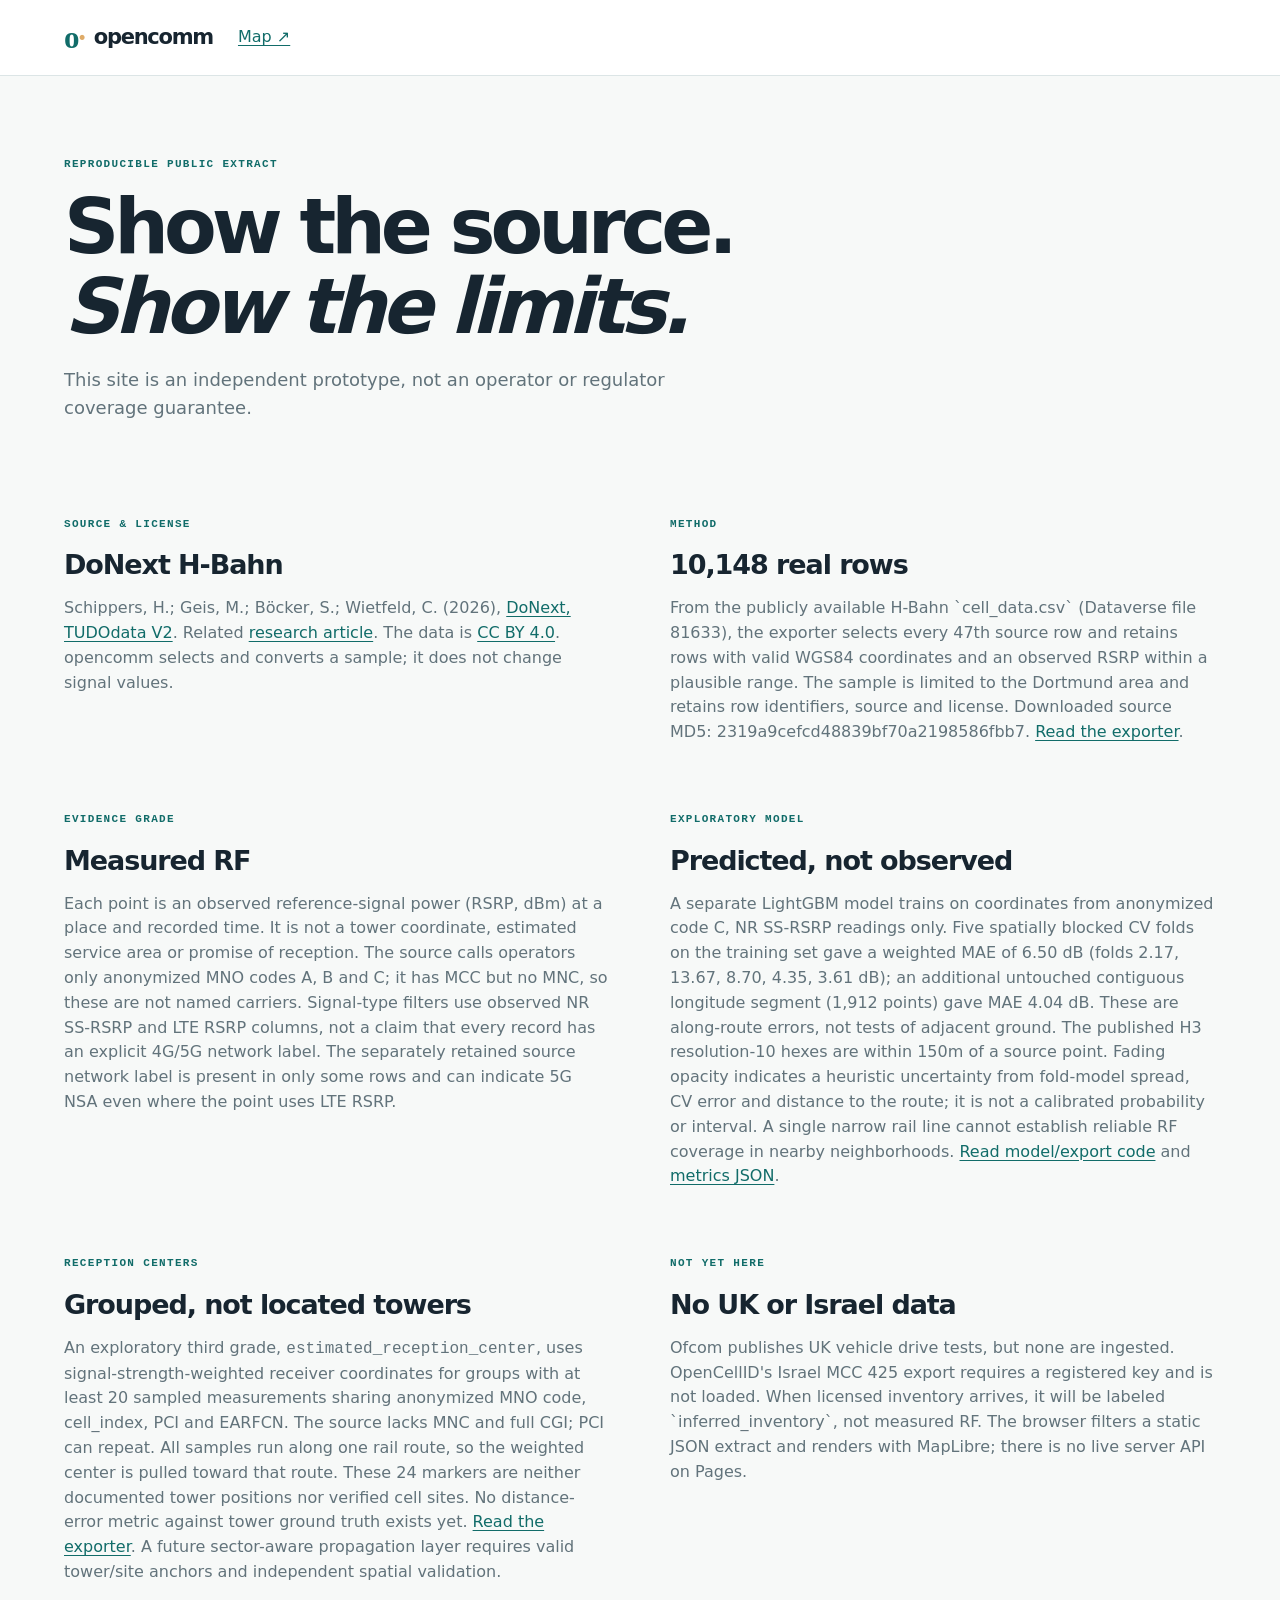
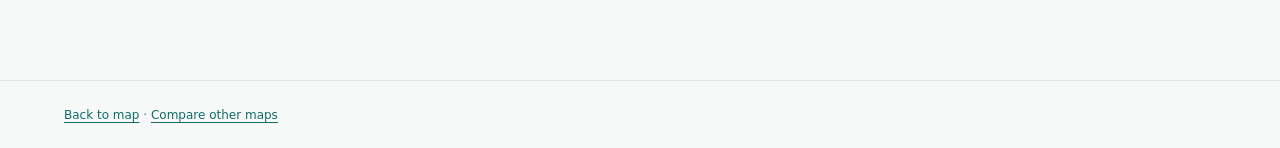
==== commit 46484f74: "Add distinct measured reception-center grade and propagation roadmap" ====
--- a/docs/methodology.html
+++ b/docs/methodology.html
@@ -1 +1 @@
-<!doctype html><html lang="en"><head><meta charset="utf-8"><meta name="viewport" content="width=device-width, initial-scale=1"><title>Data and methodology | opencomm</title><meta name="description" content="Provenance, sampling, license and limits of opencomm's Dortmund signal measurements and planned inferred cell inventory."><link rel="canonical" href="https://opencomm-project.github.io/opencomm/methodology.html"><link rel="stylesheet" href="./site.css"></head><body><header class="topbar"><div class="brand"><span class="logo">o<span>·</span></span><span>opencomm</span></div><a class="repo" href="./">Map ↗</a></header><main><section class="intro"><div class="eyebrow">REPRODUCIBLE PUBLIC EXTRACT</div><h1>Show the source.<br><em>Show the limits.</em></h1><p>This site is an independent prototype, not an operator or regulator coverage guarantee.</p></section><section class="footnotes"><div><span class="step">SOURCE &amp; LICENSE</span><h2>DoNext H-Bahn</h2><p>Schippers, H.; Geis, M.; Böcker, S.; Wietfeld, C. (2026), <a href="https://doi.org/10.17877/TUDODATA-2026-T6MYPO">DoNext, TUDOdata V2</a>. Related <a href="https://doi.org/10.1109/TMLCN.2025.3564239">research article</a>. The data is <a href="https://creativecommons.org/licenses/by/4.0/">CC BY 4.0</a>. opencomm selects and converts a sample; it does not change signal values.</p></div><div><span class="step">METHOD</span><h2>10,148 real rows</h2><p>From the publicly available H-Bahn `cell_data.csv` (Dataverse file 81633), the exporter selects every 47th source row and retains rows with valid WGS84 coordinates and an observed RSRP within a plausible range. The sample is limited to the Dortmund area and retains row identifiers, source and license. Downloaded source MD5: 2319a9cefcd48839bf70a2198586fbb7. <a href="https://github.com/opencomm-project/opencomm/blob/pages-static/scripts/export_donext.py">Read the exporter</a>.</p></div><div><span class="step">EVIDENCE GRADE</span><h2>Measured RF</h2><p>Each point is an observed reference-signal power (RSRP, dBm) at a place and recorded time. It is not a tower coordinate, estimated service area or promise of reception. The source calls operators only anonymized MNO codes A, B and C; it has MCC but no MNC, so these are not named carriers. Signal-type filters use observed NR SS-RSRP and LTE RSRP columns, not a claim that every record has an explicit 4G/5G network label. The separately retained source network label is present in only some rows and can indicate 5G NSA even where the point uses LTE RSRP.</p></div><div><span class="step">EXPLORATORY MODEL</span><h2>Predicted, not observed</h2><p>A separate LightGBM model trains on coordinates from anonymized code C, NR SS-RSRP readings only. Five spatially blocked CV folds on the training set gave a weighted MAE of 6.50 dB (folds 2.17, 13.67, 8.70, 4.35, 3.61 dB); an additional untouched contiguous longitude segment (1,912 points) gave MAE 4.04 dB. These are along-route errors, not tests of adjacent ground. The published H3 resolution-10 hexes are within 150m of a source point. Fading opacity indicates a heuristic uncertainty from fold-model spread, CV error and distance to the route; it is not a calibrated probability or interval. A single narrow rail line cannot establish reliable RF coverage in nearby neighborhoods. <a href="https://github.com/opencomm-project/opencomm/blob/pages-static/scripts/build_prediction.py">Read model/export code</a> and <a href="./assets/model-metrics.json">metrics JSON</a>.</p></div><div><span class="step">NOT YET HERE</span><h2>No UK or Israel data</h2><p>Ofcom publishes UK vehicle drive tests, but none are ingested. OpenCellID's Israel MCC 425 export requires a registered key and is not loaded. When licensed inventory arrives, it will be labeled `inferred_inventory`, not measured RF. The browser filters a static JSON extract and renders with MapLibre; there is no live server API on Pages.</p></div></section></main><footer><a href="./">Back to map</a> · <a href="./alternatives.html">Compare other maps</a></footer></body></html>
+<!doctype html><html lang="en"><head><meta charset="utf-8"><meta name="viewport" content="width=device-width, initial-scale=1"><title>Data and methodology | opencomm</title><meta name="description" content="Provenance, sampling, license and limits of opencomm's Dortmund signal measurements and planned inferred cell inventory."><link rel="canonical" href="https://opencomm-project.github.io/opencomm/methodology.html"><link rel="stylesheet" href="./site.css"></head><body><header class="topbar"><div class="brand"><span class="logo">o<span>·</span></span><span>opencomm</span></div><a class="repo" href="./">Map ↗</a></header><main><section class="intro"><div class="eyebrow">REPRODUCIBLE PUBLIC EXTRACT</div><h1>Show the source.<br><em>Show the limits.</em></h1><p>This site is an independent prototype, not an operator or regulator coverage guarantee.</p></section><section class="footnotes"><div><span class="step">SOURCE &amp; LICENSE</span><h2>DoNext H-Bahn</h2><p>Schippers, H.; Geis, M.; Böcker, S.; Wietfeld, C. (2026), <a href="https://doi.org/10.17877/TUDODATA-2026-T6MYPO">DoNext, TUDOdata V2</a>. Related <a href="https://doi.org/10.1109/TMLCN.2025.3564239">research article</a>. The data is <a href="https://creativecommons.org/licenses/by/4.0/">CC BY 4.0</a>. opencomm selects and converts a sample; it does not change signal values.</p></div><div><span class="step">METHOD</span><h2>10,148 real rows</h2><p>From the publicly available H-Bahn `cell_data.csv` (Dataverse file 81633), the exporter selects every 47th source row and retains rows with valid WGS84 coordinates and an observed RSRP within a plausible range. The sample is limited to the Dortmund area and retains row identifiers, source and license. Downloaded source MD5: 2319a9cefcd48839bf70a2198586fbb7. <a href="https://github.com/opencomm-project/opencomm/blob/pages-static/scripts/export_donext.py">Read the exporter</a>.</p></div><div><span class="step">EVIDENCE GRADE</span><h2>Measured RF</h2><p>Each point is an observed reference-signal power (RSRP, dBm) at a place and recorded time. It is not a tower coordinate, estimated service area or promise of reception. The source calls operators only anonymized MNO codes A, B and C; it has MCC but no MNC, so these are not named carriers. Signal-type filters use observed NR SS-RSRP and LTE RSRP columns, not a claim that every record has an explicit 4G/5G network label. The separately retained source network label is present in only some rows and can indicate 5G NSA even where the point uses LTE RSRP.</p></div><div><span class="step">EXPLORATORY MODEL</span><h2>Predicted, not observed</h2><p>A separate LightGBM model trains on coordinates from anonymized code C, NR SS-RSRP readings only. Five spatially blocked CV folds on the training set gave a weighted MAE of 6.50 dB (folds 2.17, 13.67, 8.70, 4.35, 3.61 dB); an additional untouched contiguous longitude segment (1,912 points) gave MAE 4.04 dB. These are along-route errors, not tests of adjacent ground. The published H3 resolution-10 hexes are within 150m of a source point. Fading opacity indicates a heuristic uncertainty from fold-model spread, CV error and distance to the route; it is not a calibrated probability or interval. A single narrow rail line cannot establish reliable RF coverage in nearby neighborhoods. <a href="https://github.com/opencomm-project/opencomm/blob/pages-static/scripts/build_prediction.py">Read model/export code</a> and <a href="./assets/model-metrics.json">metrics JSON</a>.</p></div><div><span class="step">RECEPTION CENTERS</span><h2>Grouped, not located towers</h2><p>An exploratory third grade, <code>estimated_reception_center</code>, uses signal-strength-weighted receiver coordinates for groups with at least 20 sampled measurements sharing anonymized MNO code, cell_index, PCI and EARFCN. The source lacks MNC and full CGI; PCI can repeat. All samples run along one rail route, so the weighted center is pulled toward that route. These 24 markers are neither documented tower positions nor verified cell sites. No distance-error metric against tower ground truth exists yet. <a href="https://github.com/opencomm-project/opencomm/blob/pages-static/scripts/build_reception_centers.py">Read the exporter</a>. A future sector-aware propagation layer requires valid tower/site anchors and independent spatial validation.</p></div><div><span class="step">NOT YET HERE</span><h2>No UK or Israel data</h2><p>Ofcom publishes UK vehicle drive tests, but none are ingested. OpenCellID's Israel MCC 425 export requires a registered key and is not loaded. When licensed inventory arrives, it will be labeled `inferred_inventory`, not measured RF. The browser filters a static JSON extract and renders with MapLibre; there is no live server API on Pages.</p></div></section></main><footer><a href="./">Back to map</a> · <a href="./alternatives.html">Compare other maps</a></footer></body></html>
--- a/docs/site.css
+++ b/docs/site.css
@@ -13,3 +13,6 @@
 @media(max-width:650px){.view-switch{padding:9px 12px 4px;gap:5px}.view-button{padding:7px 10px;font-size:11px}.view-switch span{width:100%;margin:0;font-size:10px}.model-metrics{margin:4px 12px;padding:9px;font-size:10px}.map-count{max-width:65%;font-size:9px}.prediction-legend{max-width:210px}.prediction-legend small{font-size:9px}}
 
 #prediction-detail[hidden]{display:none}
+
+.center-note{margin:6px 20px 3px;background:#f2ecf8;border:1px solid #ddcdec;border-radius:10px;padding:10px 13px;color:#47375e;font-size:11px;line-height:1.5}.center-note[hidden],.center-legend[hidden],#center-detail[hidden]{display:none}.center-legend{background:#f8f2fff0}.center-symbol{display:inline-block;width:12px;height:12px;border:2px solid #5a3d80;transform:rotate(45deg);margin-right:9px}.view-switch{gap:6px}.view-button{padding:8px 10px}
+@media(max-width:650px){.center-note{margin:4px 12px;padding:9px;font-size:10px}.view-button{font-size:10px;padding:7px 8px}.view-switch span{width:100%}}
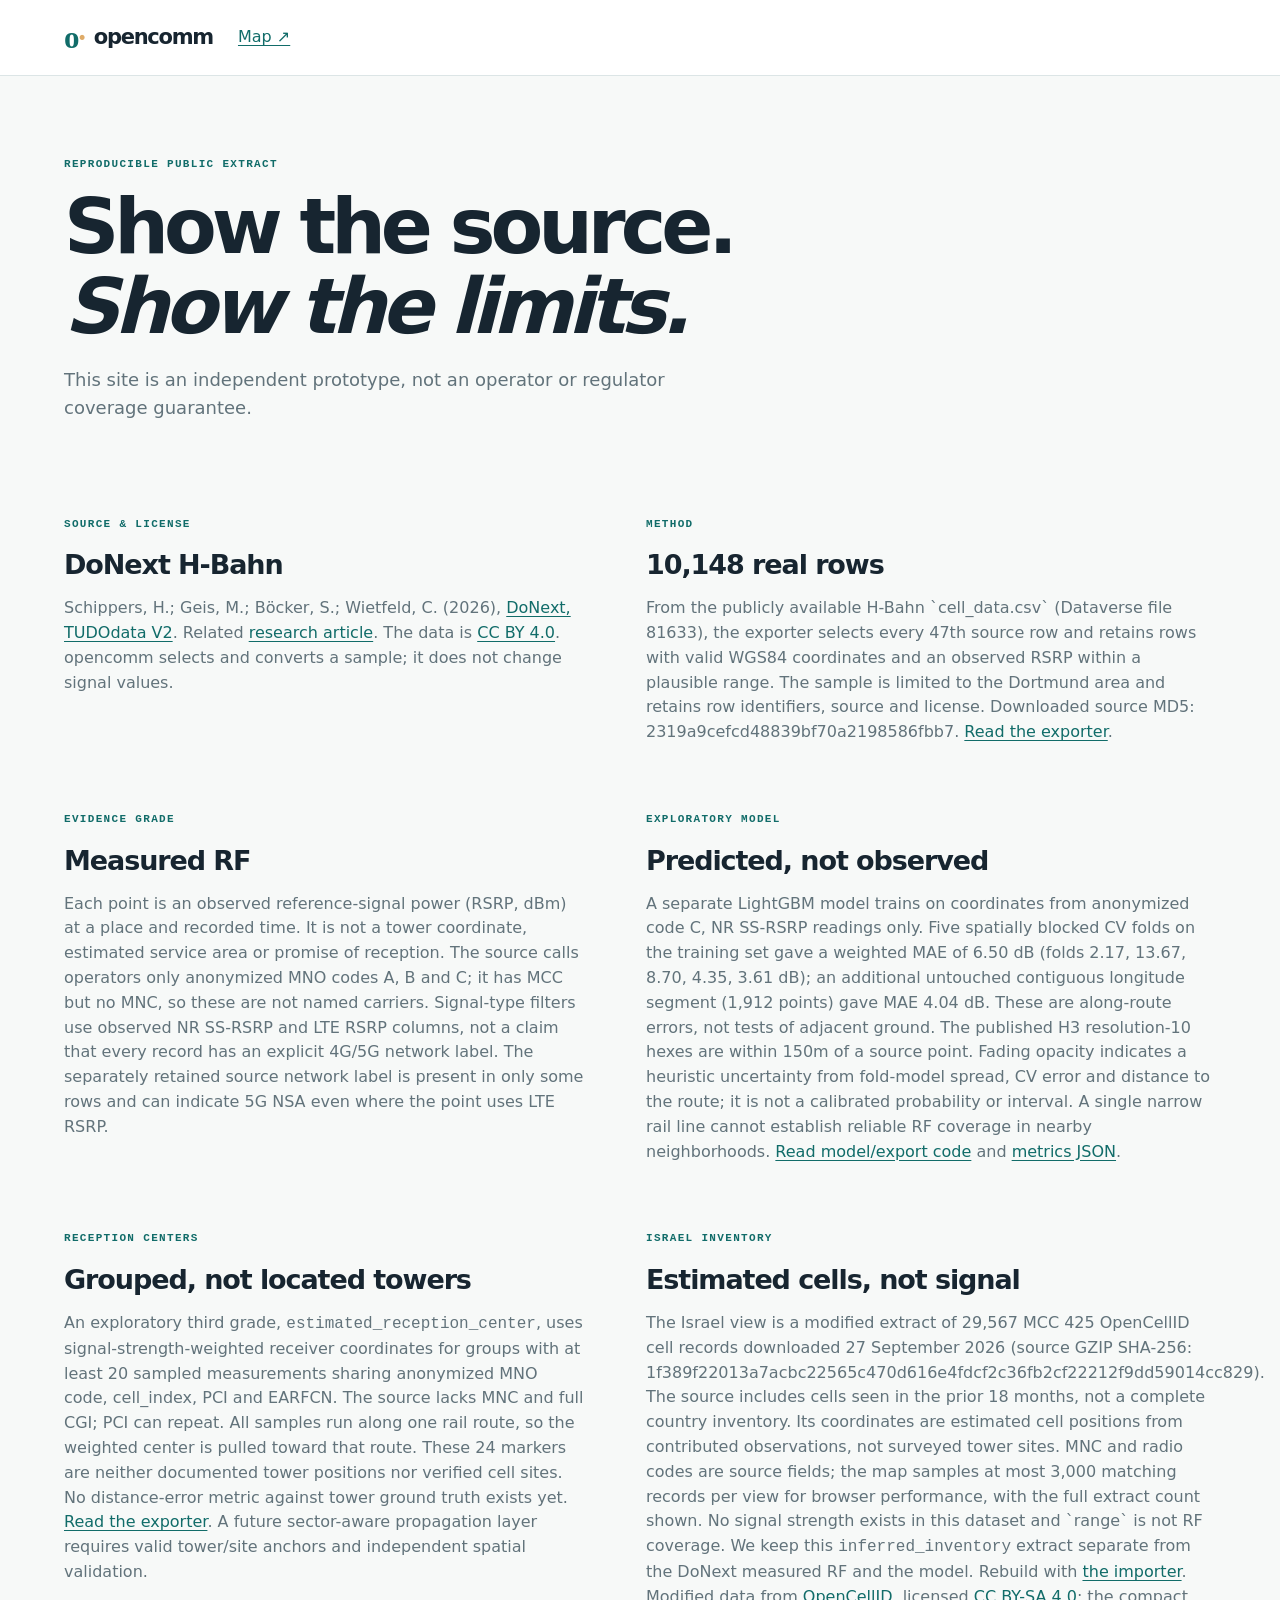
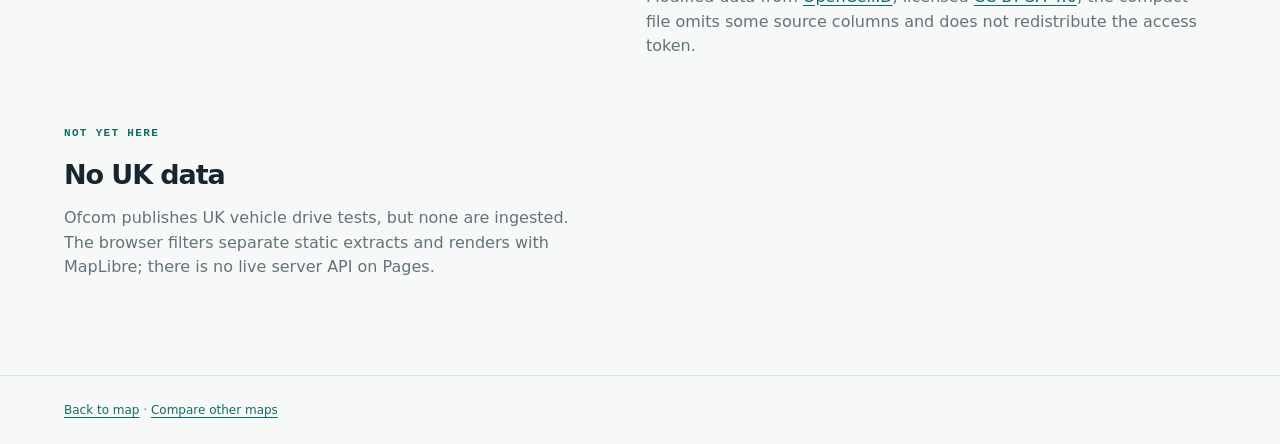
==== commit 2afb5c0b: "Add separate Israel inferred cell inventory view" ====
--- a/docs/methodology.html
+++ b/docs/methodology.html
@@ -1 +1 @@
-<!doctype html><html lang="en"><head><meta charset="utf-8"><meta name="viewport" content="width=device-width, initial-scale=1"><title>Data and methodology | opencomm</title><meta name="description" content="Provenance, sampling, license and limits of opencomm's Dortmund signal measurements and planned inferred cell inventory."><link rel="canonical" href="https://opencomm-project.github.io/opencomm/methodology.html"><link rel="stylesheet" href="./site.css"></head><body><header class="topbar"><div class="brand"><span class="logo">o<span>·</span></span><span>opencomm</span></div><a class="repo" href="./">Map ↗</a></header><main><section class="intro"><div class="eyebrow">REPRODUCIBLE PUBLIC EXTRACT</div><h1>Show the source.<br><em>Show the limits.</em></h1><p>This site is an independent prototype, not an operator or regulator coverage guarantee.</p></section><section class="footnotes"><div><span class="step">SOURCE &amp; LICENSE</span><h2>DoNext H-Bahn</h2><p>Schippers, H.; Geis, M.; Böcker, S.; Wietfeld, C. (2026), <a href="https://doi.org/10.17877/TUDODATA-2026-T6MYPO">DoNext, TUDOdata V2</a>. Related <a href="https://doi.org/10.1109/TMLCN.2025.3564239">research article</a>. The data is <a href="https://creativecommons.org/licenses/by/4.0/">CC BY 4.0</a>. opencomm selects and converts a sample; it does not change signal values.</p></div><div><span class="step">METHOD</span><h2>10,148 real rows</h2><p>From the publicly available H-Bahn `cell_data.csv` (Dataverse file 81633), the exporter selects every 47th source row and retains rows with valid WGS84 coordinates and an observed RSRP within a plausible range. The sample is limited to the Dortmund area and retains row identifiers, source and license. Downloaded source MD5: 2319a9cefcd48839bf70a2198586fbb7. <a href="https://github.com/opencomm-project/opencomm/blob/pages-static/scripts/export_donext.py">Read the exporter</a>.</p></div><div><span class="step">EVIDENCE GRADE</span><h2>Measured RF</h2><p>Each point is an observed reference-signal power (RSRP, dBm) at a place and recorded time. It is not a tower coordinate, estimated service area or promise of reception. The source calls operators only anonymized MNO codes A, B and C; it has MCC but no MNC, so these are not named carriers. Signal-type filters use observed NR SS-RSRP and LTE RSRP columns, not a claim that every record has an explicit 4G/5G network label. The separately retained source network label is present in only some rows and can indicate 5G NSA even where the point uses LTE RSRP.</p></div><div><span class="step">EXPLORATORY MODEL</span><h2>Predicted, not observed</h2><p>A separate LightGBM model trains on coordinates from anonymized code C, NR SS-RSRP readings only. Five spatially blocked CV folds on the training set gave a weighted MAE of 6.50 dB (folds 2.17, 13.67, 8.70, 4.35, 3.61 dB); an additional untouched contiguous longitude segment (1,912 points) gave MAE 4.04 dB. These are along-route errors, not tests of adjacent ground. The published H3 resolution-10 hexes are within 150m of a source point. Fading opacity indicates a heuristic uncertainty from fold-model spread, CV error and distance to the route; it is not a calibrated probability or interval. A single narrow rail line cannot establish reliable RF coverage in nearby neighborhoods. <a href="https://github.com/opencomm-project/opencomm/blob/pages-static/scripts/build_prediction.py">Read model/export code</a> and <a href="./assets/model-metrics.json">metrics JSON</a>.</p></div><div><span class="step">RECEPTION CENTERS</span><h2>Grouped, not located towers</h2><p>An exploratory third grade, <code>estimated_reception_center</code>, uses signal-strength-weighted receiver coordinates for groups with at least 20 sampled measurements sharing anonymized MNO code, cell_index, PCI and EARFCN. The source lacks MNC and full CGI; PCI can repeat. All samples run along one rail route, so the weighted center is pulled toward that route. These 24 markers are neither documented tower positions nor verified cell sites. No distance-error metric against tower ground truth exists yet. <a href="https://github.com/opencomm-project/opencomm/blob/pages-static/scripts/build_reception_centers.py">Read the exporter</a>. A future sector-aware propagation layer requires valid tower/site anchors and independent spatial validation.</p></div><div><span class="step">NOT YET HERE</span><h2>No UK or Israel data</h2><p>Ofcom publishes UK vehicle drive tests, but none are ingested. OpenCellID's Israel MCC 425 export requires a registered key and is not loaded. When licensed inventory arrives, it will be labeled `inferred_inventory`, not measured RF. The browser filters a static JSON extract and renders with MapLibre; there is no live server API on Pages.</p></div></section></main><footer><a href="./">Back to map</a> · <a href="./alternatives.html">Compare other maps</a></footer></body></html>
+<!doctype html><html lang="en"><head><meta charset="utf-8"><meta name="viewport" content="width=device-width, initial-scale=1"><title>Data and methodology | opencomm</title><meta name="description" content="Provenance, sampling, license and limits of opencomm's Dortmund signal measurements and planned inferred cell inventory."><link rel="canonical" href="https://opencomm-project.github.io/opencomm/methodology.html"><link rel="stylesheet" href="./site.css"></head><body><header class="topbar"><div class="brand"><span class="logo">o<span>·</span></span><span>opencomm</span></div><a class="repo" href="./">Map ↗</a></header><main><section class="intro"><div class="eyebrow">REPRODUCIBLE PUBLIC EXTRACT</div><h1>Show the source.<br><em>Show the limits.</em></h1><p>This site is an independent prototype, not an operator or regulator coverage guarantee.</p></section><section class="footnotes"><div><span class="step">SOURCE &amp; LICENSE</span><h2>DoNext H-Bahn</h2><p>Schippers, H.; Geis, M.; Böcker, S.; Wietfeld, C. (2026), <a href="https://doi.org/10.17877/TUDODATA-2026-T6MYPO">DoNext, TUDOdata V2</a>. Related <a href="https://doi.org/10.1109/TMLCN.2025.3564239">research article</a>. The data is <a href="https://creativecommons.org/licenses/by/4.0/">CC BY 4.0</a>. opencomm selects and converts a sample; it does not change signal values.</p></div><div><span class="step">METHOD</span><h2>10,148 real rows</h2><p>From the publicly available H-Bahn `cell_data.csv` (Dataverse file 81633), the exporter selects every 47th source row and retains rows with valid WGS84 coordinates and an observed RSRP within a plausible range. The sample is limited to the Dortmund area and retains row identifiers, source and license. Downloaded source MD5: 2319a9cefcd48839bf70a2198586fbb7. <a href="https://github.com/opencomm-project/opencomm/blob/pages-static/scripts/export_donext.py">Read the exporter</a>.</p></div><div><span class="step">EVIDENCE GRADE</span><h2>Measured RF</h2><p>Each point is an observed reference-signal power (RSRP, dBm) at a place and recorded time. It is not a tower coordinate, estimated service area or promise of reception. The source calls operators only anonymized MNO codes A, B and C; it has MCC but no MNC, so these are not named carriers. Signal-type filters use observed NR SS-RSRP and LTE RSRP columns, not a claim that every record has an explicit 4G/5G network label. The separately retained source network label is present in only some rows and can indicate 5G NSA even where the point uses LTE RSRP.</p></div><div><span class="step">EXPLORATORY MODEL</span><h2>Predicted, not observed</h2><p>A separate LightGBM model trains on coordinates from anonymized code C, NR SS-RSRP readings only. Five spatially blocked CV folds on the training set gave a weighted MAE of 6.50 dB (folds 2.17, 13.67, 8.70, 4.35, 3.61 dB); an additional untouched contiguous longitude segment (1,912 points) gave MAE 4.04 dB. These are along-route errors, not tests of adjacent ground. The published H3 resolution-10 hexes are within 150m of a source point. Fading opacity indicates a heuristic uncertainty from fold-model spread, CV error and distance to the route; it is not a calibrated probability or interval. A single narrow rail line cannot establish reliable RF coverage in nearby neighborhoods. <a href="https://github.com/opencomm-project/opencomm/blob/pages-static/scripts/build_prediction.py">Read model/export code</a> and <a href="./assets/model-metrics.json">metrics JSON</a>.</p></div><div><span class="step">RECEPTION CENTERS</span><h2>Grouped, not located towers</h2><p>An exploratory third grade, <code>estimated_reception_center</code>, uses signal-strength-weighted receiver coordinates for groups with at least 20 sampled measurements sharing anonymized MNO code, cell_index, PCI and EARFCN. The source lacks MNC and full CGI; PCI can repeat. All samples run along one rail route, so the weighted center is pulled toward that route. These 24 markers are neither documented tower positions nor verified cell sites. No distance-error metric against tower ground truth exists yet. <a href="https://github.com/opencomm-project/opencomm/blob/pages-static/scripts/build_reception_centers.py">Read the exporter</a>. A future sector-aware propagation layer requires valid tower/site anchors and independent spatial validation.</p></div><div><span class="step">ISRAEL INVENTORY</span><h2>Estimated cells, not signal</h2><p>The Israel view is a modified extract of 29,567 MCC 425 OpenCellID cell records downloaded 27 September 2026 (source GZIP SHA-256: 1f389f22013a7acbc22565c470d616e4fdcf2c36fb2cf22212f9dd59014cc829). The source includes cells seen in the prior 18 months, not a complete country inventory. Its coordinates are estimated cell positions from contributed observations, not surveyed tower sites. MNC and radio codes are source fields; the map samples at most 3,000 matching records per view for browser performance, with the full extract count shown. No signal strength exists in this dataset and `range` is not RF coverage. We keep this <code>inferred_inventory</code> extract separate from the DoNext measured RF and the model. Rebuild with <a href="https://github.com/opencomm-project/opencomm/blob/pages-static/scripts/export_opencellid_israel.py">the importer</a>. Modified data from <a href="https://opencellid.org/">OpenCellID</a>, licensed <a href="https://creativecommons.org/licenses/by-sa/4.0/">CC BY-SA 4.0</a>; the compact file omits some source columns and does not redistribute the access token.</p></div><div><span class="step">NOT YET HERE</span><h2>No UK data</h2><p>Ofcom publishes UK vehicle drive tests, but none are ingested. The browser filters separate static extracts and renders with MapLibre; there is no live server API on Pages.</p></div></section></main><footer><a href="./">Back to map</a> · <a href="./alternatives.html">Compare other maps</a></footer></body></html>
--- a/docs/site.css
+++ b/docs/site.css
@@ -16,3 +16,6 @@
 
 .center-note{margin:6px 20px 3px;background:#f2ecf8;border:1px solid #ddcdec;border-radius:10px;padding:10px 13px;color:#47375e;font-size:11px;line-height:1.5}.center-note[hidden],.center-legend[hidden],#center-detail[hidden]{display:none}.center-legend{background:#f8f2fff0}.center-symbol{display:inline-block;width:12px;height:12px;border:2px solid #5a3d80;transform:rotate(45deg);margin-right:9px}.view-switch{gap:6px}.view-button{padding:8px 10px}
 @media(max-width:650px){.center-note{margin:4px 12px;padding:9px;font-size:10px}.view-button{font-size:10px;padding:7px 8px}.view-switch span{width:100%}}
+
+.area-switch{display:flex;gap:7px;padding:11px 20px 0}.area-switch .view-button.selected{background:#116c69;border-color:#116c69}.israel-controls{display:flex;align-items:center;gap:9px;flex-wrap:wrap;margin:6px 20px 2px;padding:10px 13px;border:1px solid #cde5df;background:#eaf5f1;border-radius:10px;font-size:11px}.israel-controls strong{color:var(--teal)}.israel-controls label{display:grid;gap:2px;font:700 10px/1.3 ui-monospace,monospace;letter-spacing:.06em;color:var(--teal)}.israel-controls select{border:1px solid var(--line);background:#fff;border-radius:8px;padding:6px;color:var(--ink);font:12px system-ui}.israel-controls small{color:var(--soft)}.israel-symbol{display:inline-block;width:10px;height:10px;background:#69459c;border:2px solid #fff;border-radius:50%;box-shadow:0 0 0 1px #69459c;margin-right:8px}.israel-controls[hidden],#israel-legend[hidden],#israel-detail[hidden],#israel-credit[hidden],#germany-views[hidden]{display:none}#israel-credit{font-size:11px;color:var(--soft)}
+@media(max-width:650px){.area-switch{padding:9px 12px 0}.area-switch .view-button{flex:1}.israel-controls{margin:5px 12px;padding:8px;font-size:10px}.israel-controls strong{width:100%}.israel-controls label{flex:1}.israel-controls select{max-width:100%;font-size:11px}}
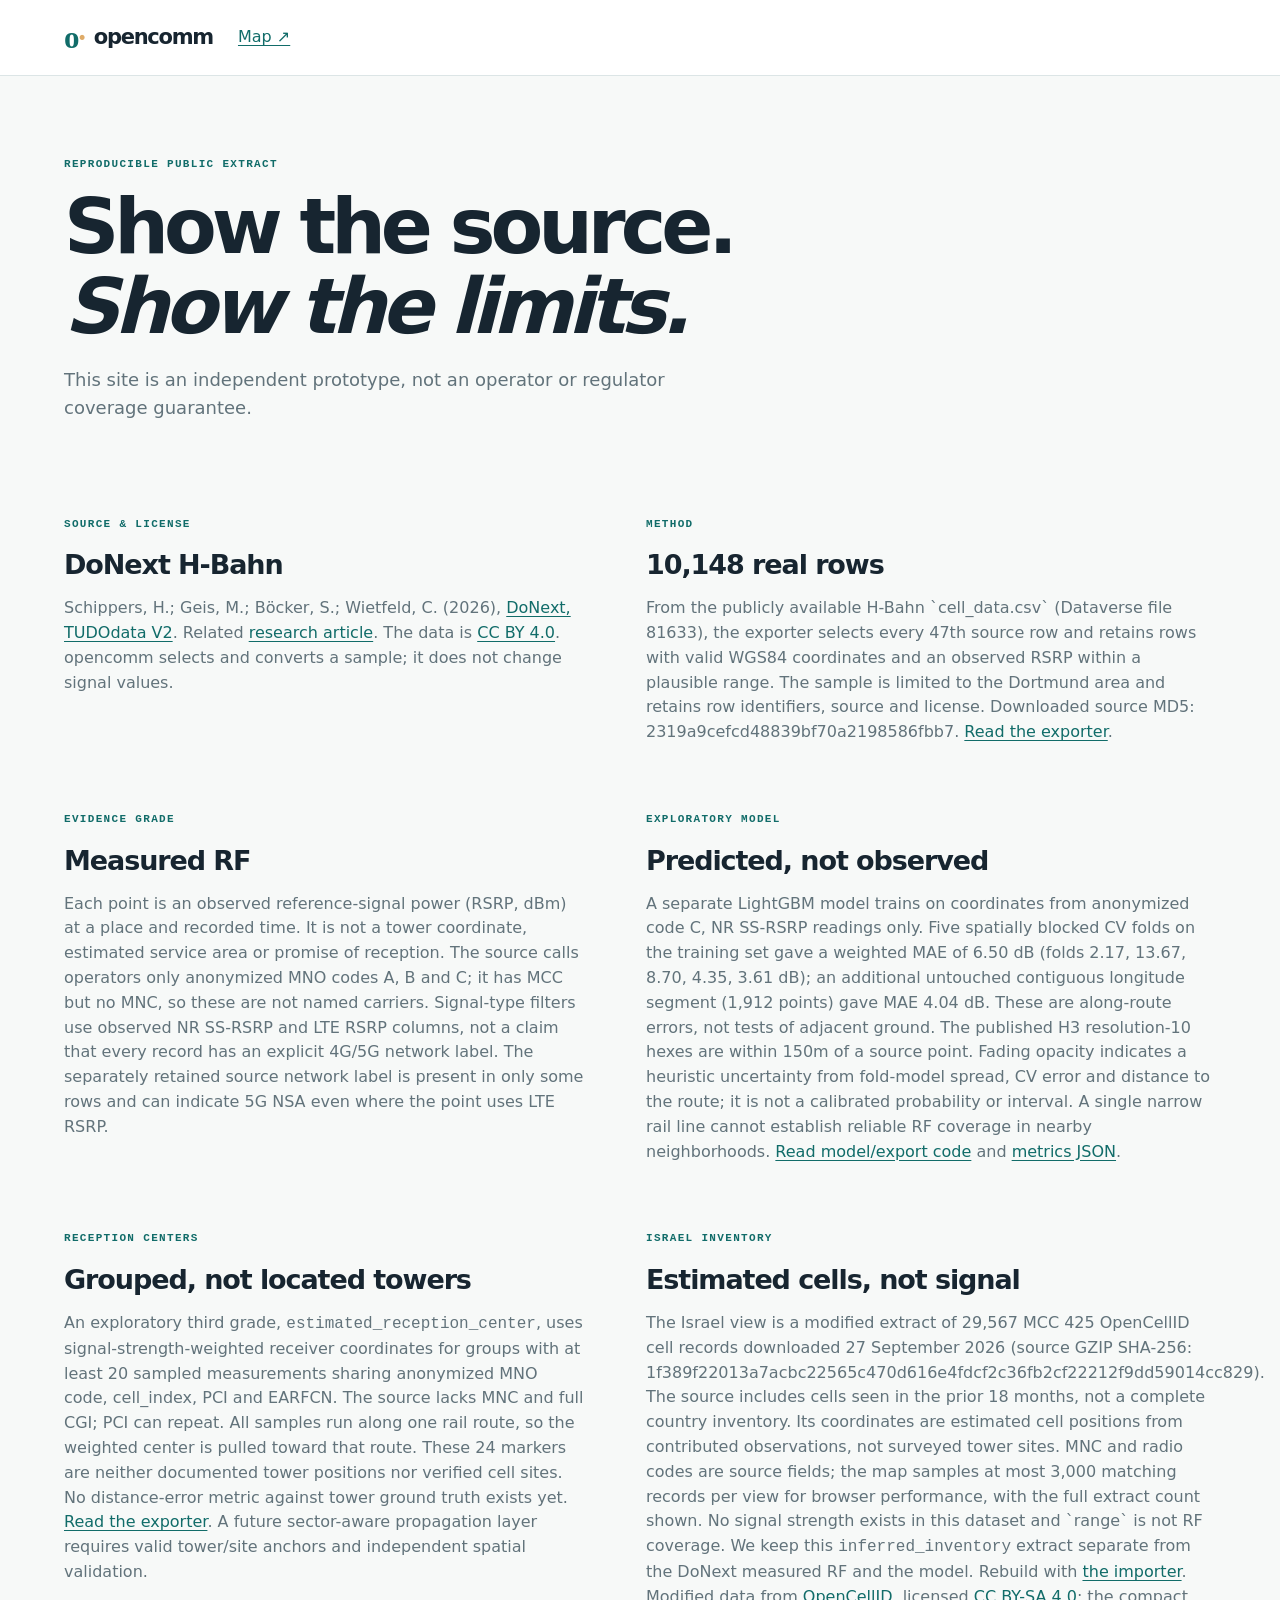
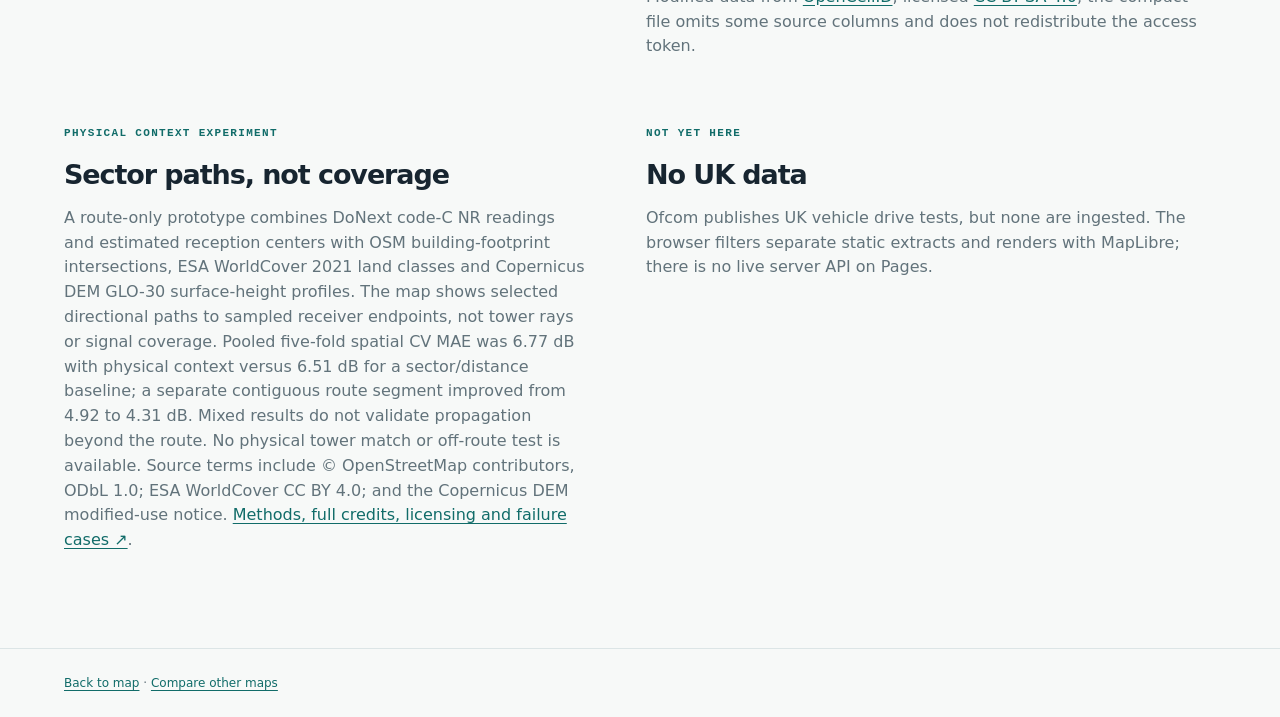
==== commit e0607368: "Add licensed sector-path physical-context research with spatial evaluation" ====
--- a/docs/methodology.html
+++ b/docs/methodology.html
@@ -1 +1 @@
-<!doctype html><html lang="en"><head><meta charset="utf-8"><meta name="viewport" content="width=device-width, initial-scale=1"><title>Data and methodology | opencomm</title><meta name="description" content="Provenance, sampling, license and limits of opencomm's Dortmund signal measurements and planned inferred cell inventory."><link rel="canonical" href="https://opencomm-project.github.io/opencomm/methodology.html"><link rel="stylesheet" href="./site.css"></head><body><header class="topbar"><div class="brand"><span class="logo">o<span>·</span></span><span>opencomm</span></div><a class="repo" href="./">Map ↗</a></header><main><section class="intro"><div class="eyebrow">REPRODUCIBLE PUBLIC EXTRACT</div><h1>Show the source.<br><em>Show the limits.</em></h1><p>This site is an independent prototype, not an operator or regulator coverage guarantee.</p></section><section class="footnotes"><div><span class="step">SOURCE &amp; LICENSE</span><h2>DoNext H-Bahn</h2><p>Schippers, H.; Geis, M.; Böcker, S.; Wietfeld, C. (2026), <a href="https://doi.org/10.17877/TUDODATA-2026-T6MYPO">DoNext, TUDOdata V2</a>. Related <a href="https://doi.org/10.1109/TMLCN.2025.3564239">research article</a>. The data is <a href="https://creativecommons.org/licenses/by/4.0/">CC BY 4.0</a>. opencomm selects and converts a sample; it does not change signal values.</p></div><div><span class="step">METHOD</span><h2>10,148 real rows</h2><p>From the publicly available H-Bahn `cell_data.csv` (Dataverse file 81633), the exporter selects every 47th source row and retains rows with valid WGS84 coordinates and an observed RSRP within a plausible range. The sample is limited to the Dortmund area and retains row identifiers, source and license. Downloaded source MD5: 2319a9cefcd48839bf70a2198586fbb7. <a href="https://github.com/opencomm-project/opencomm/blob/pages-static/scripts/export_donext.py">Read the exporter</a>.</p></div><div><span class="step">EVIDENCE GRADE</span><h2>Measured RF</h2><p>Each point is an observed reference-signal power (RSRP, dBm) at a place and recorded time. It is not a tower coordinate, estimated service area or promise of reception. The source calls operators only anonymized MNO codes A, B and C; it has MCC but no MNC, so these are not named carriers. Signal-type filters use observed NR SS-RSRP and LTE RSRP columns, not a claim that every record has an explicit 4G/5G network label. The separately retained source network label is present in only some rows and can indicate 5G NSA even where the point uses LTE RSRP.</p></div><div><span class="step">EXPLORATORY MODEL</span><h2>Predicted, not observed</h2><p>A separate LightGBM model trains on coordinates from anonymized code C, NR SS-RSRP readings only. Five spatially blocked CV folds on the training set gave a weighted MAE of 6.50 dB (folds 2.17, 13.67, 8.70, 4.35, 3.61 dB); an additional untouched contiguous longitude segment (1,912 points) gave MAE 4.04 dB. These are along-route errors, not tests of adjacent ground. The published H3 resolution-10 hexes are within 150m of a source point. Fading opacity indicates a heuristic uncertainty from fold-model spread, CV error and distance to the route; it is not a calibrated probability or interval. A single narrow rail line cannot establish reliable RF coverage in nearby neighborhoods. <a href="https://github.com/opencomm-project/opencomm/blob/pages-static/scripts/build_prediction.py">Read model/export code</a> and <a href="./assets/model-metrics.json">metrics JSON</a>.</p></div><div><span class="step">RECEPTION CENTERS</span><h2>Grouped, not located towers</h2><p>An exploratory third grade, <code>estimated_reception_center</code>, uses signal-strength-weighted receiver coordinates for groups with at least 20 sampled measurements sharing anonymized MNO code, cell_index, PCI and EARFCN. The source lacks MNC and full CGI; PCI can repeat. All samples run along one rail route, so the weighted center is pulled toward that route. These 24 markers are neither documented tower positions nor verified cell sites. No distance-error metric against tower ground truth exists yet. <a href="https://github.com/opencomm-project/opencomm/blob/pages-static/scripts/build_reception_centers.py">Read the exporter</a>. A future sector-aware propagation layer requires valid tower/site anchors and independent spatial validation.</p></div><div><span class="step">ISRAEL INVENTORY</span><h2>Estimated cells, not signal</h2><p>The Israel view is a modified extract of 29,567 MCC 425 OpenCellID cell records downloaded 27 September 2026 (source GZIP SHA-256: 1f389f22013a7acbc22565c470d616e4fdcf2c36fb2cf22212f9dd59014cc829). The source includes cells seen in the prior 18 months, not a complete country inventory. Its coordinates are estimated cell positions from contributed observations, not surveyed tower sites. MNC and radio codes are source fields; the map samples at most 3,000 matching records per view for browser performance, with the full extract count shown. No signal strength exists in this dataset and `range` is not RF coverage. We keep this <code>inferred_inventory</code> extract separate from the DoNext measured RF and the model. Rebuild with <a href="https://github.com/opencomm-project/opencomm/blob/pages-static/scripts/export_opencellid_israel.py">the importer</a>. Modified data from <a href="https://opencellid.org/">OpenCellID</a>, licensed <a href="https://creativecommons.org/licenses/by-sa/4.0/">CC BY-SA 4.0</a>; the compact file omits some source columns and does not redistribute the access token.</p></div><div><span class="step">NOT YET HERE</span><h2>No UK data</h2><p>Ofcom publishes UK vehicle drive tests, but none are ingested. The browser filters separate static extracts and renders with MapLibre; there is no live server API on Pages.</p></div></section></main><footer><a href="./">Back to map</a> · <a href="./alternatives.html">Compare other maps</a></footer></body></html>
+<!doctype html><html lang="en"><head><meta charset="utf-8"><meta name="viewport" content="width=device-width, initial-scale=1"><title>Data and methodology | opencomm</title><meta name="description" content="Provenance, sampling, license and limits of opencomm's Dortmund signal measurements and planned inferred cell inventory."><link rel="canonical" href="https://opencomm-project.github.io/opencomm/methodology.html"><link rel="stylesheet" href="./site.css"></head><body><header class="topbar"><div class="brand"><span class="logo">o<span>·</span></span><span>opencomm</span></div><a class="repo" href="./">Map ↗</a></header><main><section class="intro"><div class="eyebrow">REPRODUCIBLE PUBLIC EXTRACT</div><h1>Show the source.<br><em>Show the limits.</em></h1><p>This site is an independent prototype, not an operator or regulator coverage guarantee.</p></section><section class="footnotes"><div><span class="step">SOURCE &amp; LICENSE</span><h2>DoNext H-Bahn</h2><p>Schippers, H.; Geis, M.; Böcker, S.; Wietfeld, C. (2026), <a href="https://doi.org/10.17877/TUDODATA-2026-T6MYPO">DoNext, TUDOdata V2</a>. Related <a href="https://doi.org/10.1109/TMLCN.2025.3564239">research article</a>. The data is <a href="https://creativecommons.org/licenses/by/4.0/">CC BY 4.0</a>. opencomm selects and converts a sample; it does not change signal values.</p></div><div><span class="step">METHOD</span><h2>10,148 real rows</h2><p>From the publicly available H-Bahn `cell_data.csv` (Dataverse file 81633), the exporter selects every 47th source row and retains rows with valid WGS84 coordinates and an observed RSRP within a plausible range. The sample is limited to the Dortmund area and retains row identifiers, source and license. Downloaded source MD5: 2319a9cefcd48839bf70a2198586fbb7. <a href="https://github.com/opencomm-project/opencomm/blob/pages-static/scripts/export_donext.py">Read the exporter</a>.</p></div><div><span class="step">EVIDENCE GRADE</span><h2>Measured RF</h2><p>Each point is an observed reference-signal power (RSRP, dBm) at a place and recorded time. It is not a tower coordinate, estimated service area or promise of reception. The source calls operators only anonymized MNO codes A, B and C; it has MCC but no MNC, so these are not named carriers. Signal-type filters use observed NR SS-RSRP and LTE RSRP columns, not a claim that every record has an explicit 4G/5G network label. The separately retained source network label is present in only some rows and can indicate 5G NSA even where the point uses LTE RSRP.</p></div><div><span class="step">EXPLORATORY MODEL</span><h2>Predicted, not observed</h2><p>A separate LightGBM model trains on coordinates from anonymized code C, NR SS-RSRP readings only. Five spatially blocked CV folds on the training set gave a weighted MAE of 6.50 dB (folds 2.17, 13.67, 8.70, 4.35, 3.61 dB); an additional untouched contiguous longitude segment (1,912 points) gave MAE 4.04 dB. These are along-route errors, not tests of adjacent ground. The published H3 resolution-10 hexes are within 150m of a source point. Fading opacity indicates a heuristic uncertainty from fold-model spread, CV error and distance to the route; it is not a calibrated probability or interval. A single narrow rail line cannot establish reliable RF coverage in nearby neighborhoods. <a href="https://github.com/opencomm-project/opencomm/blob/pages-static/scripts/build_prediction.py">Read model/export code</a> and <a href="./assets/model-metrics.json">metrics JSON</a>.</p></div><div><span class="step">RECEPTION CENTERS</span><h2>Grouped, not located towers</h2><p>An exploratory third grade, <code>estimated_reception_center</code>, uses signal-strength-weighted receiver coordinates for groups with at least 20 sampled measurements sharing anonymized MNO code, cell_index, PCI and EARFCN. The source lacks MNC and full CGI; PCI can repeat. All samples run along one rail route, so the weighted center is pulled toward that route. These 24 markers are neither documented tower positions nor verified cell sites. No distance-error metric against tower ground truth exists yet. <a href="https://github.com/opencomm-project/opencomm/blob/pages-static/scripts/build_reception_centers.py">Read the exporter</a>. A future sector-aware propagation layer requires valid tower/site anchors and independent spatial validation.</p></div><div><span class="step">ISRAEL INVENTORY</span><h2>Estimated cells, not signal</h2><p>The Israel view is a modified extract of 29,567 MCC 425 OpenCellID cell records downloaded 27 September 2026 (source GZIP SHA-256: 1f389f22013a7acbc22565c470d616e4fdcf2c36fb2cf22212f9dd59014cc829). The source includes cells seen in the prior 18 months, not a complete country inventory. Its coordinates are estimated cell positions from contributed observations, not surveyed tower sites. MNC and radio codes are source fields; the map samples at most 3,000 matching records per view for browser performance, with the full extract count shown. No signal strength exists in this dataset and `range` is not RF coverage. We keep this <code>inferred_inventory</code> extract separate from the DoNext measured RF and the model. Rebuild with <a href="https://github.com/opencomm-project/opencomm/blob/pages-static/scripts/export_opencellid_israel.py">the importer</a>. Modified data from <a href="https://opencellid.org/">OpenCellID</a>, licensed <a href="https://creativecommons.org/licenses/by-sa/4.0/">CC BY-SA 4.0</a>; the compact file omits some source columns and does not redistribute the access token.</p></div><div><span class="step">PHYSICAL CONTEXT EXPERIMENT</span><h2>Sector paths, not coverage</h2><p>A route-only prototype combines DoNext code-C NR readings and estimated reception centers with OSM building-footprint intersections, ESA WorldCover 2021 land classes and Copernicus DEM GLO-30 surface-height profiles. The map shows selected directional paths to sampled receiver endpoints, not tower rays or signal coverage. Pooled five-fold spatial CV MAE was 6.77 dB with physical context versus 6.51 dB for a sector/distance baseline; a separate contiguous route segment improved from 4.92 to 4.31 dB. Mixed results do not validate propagation beyond the route. No physical tower match or off-route test is available. Source terms include © OpenStreetMap contributors, ODbL 1.0; ESA WorldCover CC BY 4.0; and the Copernicus DEM modified-use notice. <a href="./clutter-research.md">Methods, full credits, licensing and failure cases ↗</a>.</p></div><div><span class="step">NOT YET HERE</span><h2>No UK data</h2><p>Ofcom publishes UK vehicle drive tests, but none are ingested. The browser filters separate static extracts and renders with MapLibre; there is no live server API on Pages.</p></div></section></main><footer><a href="./">Back to map</a> · <a href="./alternatives.html">Compare other maps</a></footer></body></html>
--- a/docs/site.css
+++ b/docs/site.css
@@ -19,3 +19,12 @@
 
 .area-switch{display:flex;gap:7px;padding:11px 20px 0}.area-switch .view-button.selected{background:#116c69;border-color:#116c69}.israel-controls{display:flex;align-items:center;gap:9px;flex-wrap:wrap;margin:6px 20px 2px;padding:10px 13px;border:1px solid #cde5df;background:#eaf5f1;border-radius:10px;font-size:11px}.israel-controls strong{color:var(--teal)}.israel-controls label{display:grid;gap:2px;font:700 10px/1.3 ui-monospace,monospace;letter-spacing:.06em;color:var(--teal)}.israel-controls select{border:1px solid var(--line);background:#fff;border-radius:8px;padding:6px;color:var(--ink);font:12px system-ui}.israel-controls small{color:var(--soft)}.israel-symbol{display:inline-block;width:10px;height:10px;background:#69459c;border:2px solid #fff;border-radius:50%;box-shadow:0 0 0 1px #69459c;margin-right:8px}.israel-controls[hidden],#israel-legend[hidden],#israel-detail[hidden],#israel-credit[hidden],#germany-views[hidden]{display:none}#israel-credit{font-size:11px;color:var(--soft)}
 @media(max-width:650px){.area-switch{padding:9px 12px 0}.area-switch .view-button{flex:1}.israel-controls{margin:5px 12px;padding:8px;font-size:10px}.israel-controls strong{width:100%}.israel-controls label{flex:1}.israel-controls select{max-width:100%;font-size:11px}}
+
+.map-controls{background:#fff}.map-stage-controls{display:none}.map-controls[hidden]{display:none}
+@media(max-width:650px){.first-line{display:none}.topbar{height:56px}.explore{padding:0}main{padding:0}.map-shell{border:0;border-radius:0;box-shadow:none;position:relative}.map-stage{height:calc(100svh - 56px);min-height:550px;max-height:none}.map-stage-controls{display:flex;position:absolute;left:10px;right:52px;bottom:44px;z-index:4;align-items:center;gap:6px;pointer-events:none}.map-stage-controls button{pointer-events:auto;border:1px solid #d2e0de;border-radius:22px;padding:10px 13px;color:#fff;background:#172530;font:600 12px system-ui;box-shadow:0 7px 23px #152c3533;white-space:nowrap}.map-stage-controls span{background:#ffffffeb;border:1px solid var(--line);border-radius:16px;padding:7px 9px;font-size:10px;color:var(--ink);box-shadow:0 4px 15px #152c3522}.map-legend{top:8px;left:8px;max-width:205px}.map-count{bottom:8px;right:8px;max-width:65%}.map-controls{position:absolute;z-index:5;left:9px;right:9px;bottom:62px;max-height:min(70svh,600px);overflow-y:auto;border:1px solid var(--line);border-radius:16px;box-shadow:0 12px 42px #14283050;display:none}.map-controls.open{display:block}.area-switch{padding-top:12px}.map-toolbar{padding-bottom:12px}.view-switch{padding-top:9px}.map-footer{padding:9px 12px}.map-footer .status{display:none}.map-footer a{display:none}.map-footer #israel-credit{display:inline;font-size:10px}.detail{top:auto;bottom:115px;max-height:55svh;overflow:auto}.detail[hidden]{display:none}.story{padding:60px 22px}.map-stage-controls:has(~ .detail:not([hidden])){display:none}}
+
+@media(max-width:650px){.map-stage-controls:has(~ .detail:not([hidden])){display:none}.map-shell{overflow:visible}.map-controls{z-index:10}.map-stage .maplibregl-ctrl-bottom-left,.map-stage .maplibregl-ctrl-bottom-right{bottom:4px}}
+@media(max-width:650px){.map-footer #israel-credit[hidden]{display:none}}
+
+#sector-credit[hidden],#sector-legend[hidden]{display:none}#sector-legend{background:#fff2f1f0;max-width:255px}#sector-legend a{pointer-events:auto}#sector-credit{font-size:10px;color:var(--soft)}
+@media(max-width:650px){.map-footer #sector-credit[hidden]{display:none}.map-footer #sector-credit{display:block}.view-switch .view-button{flex:none}}
